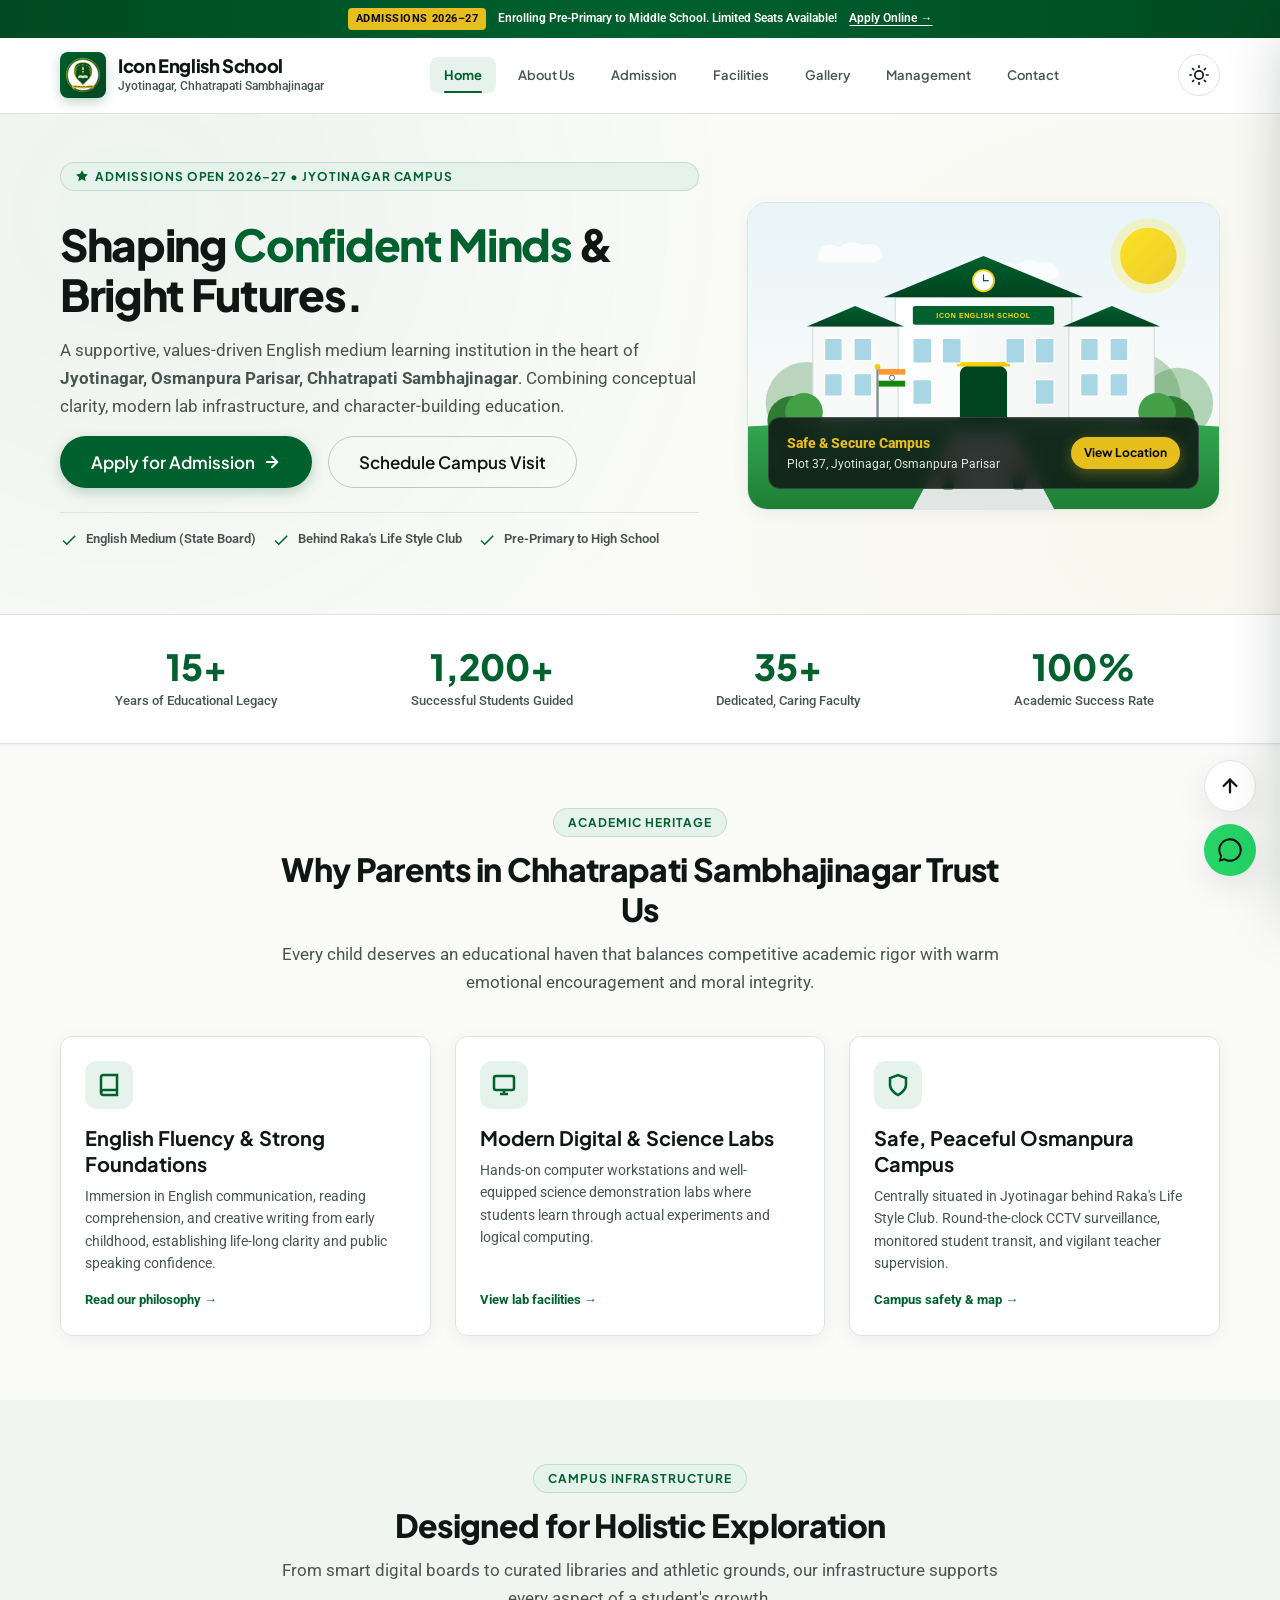
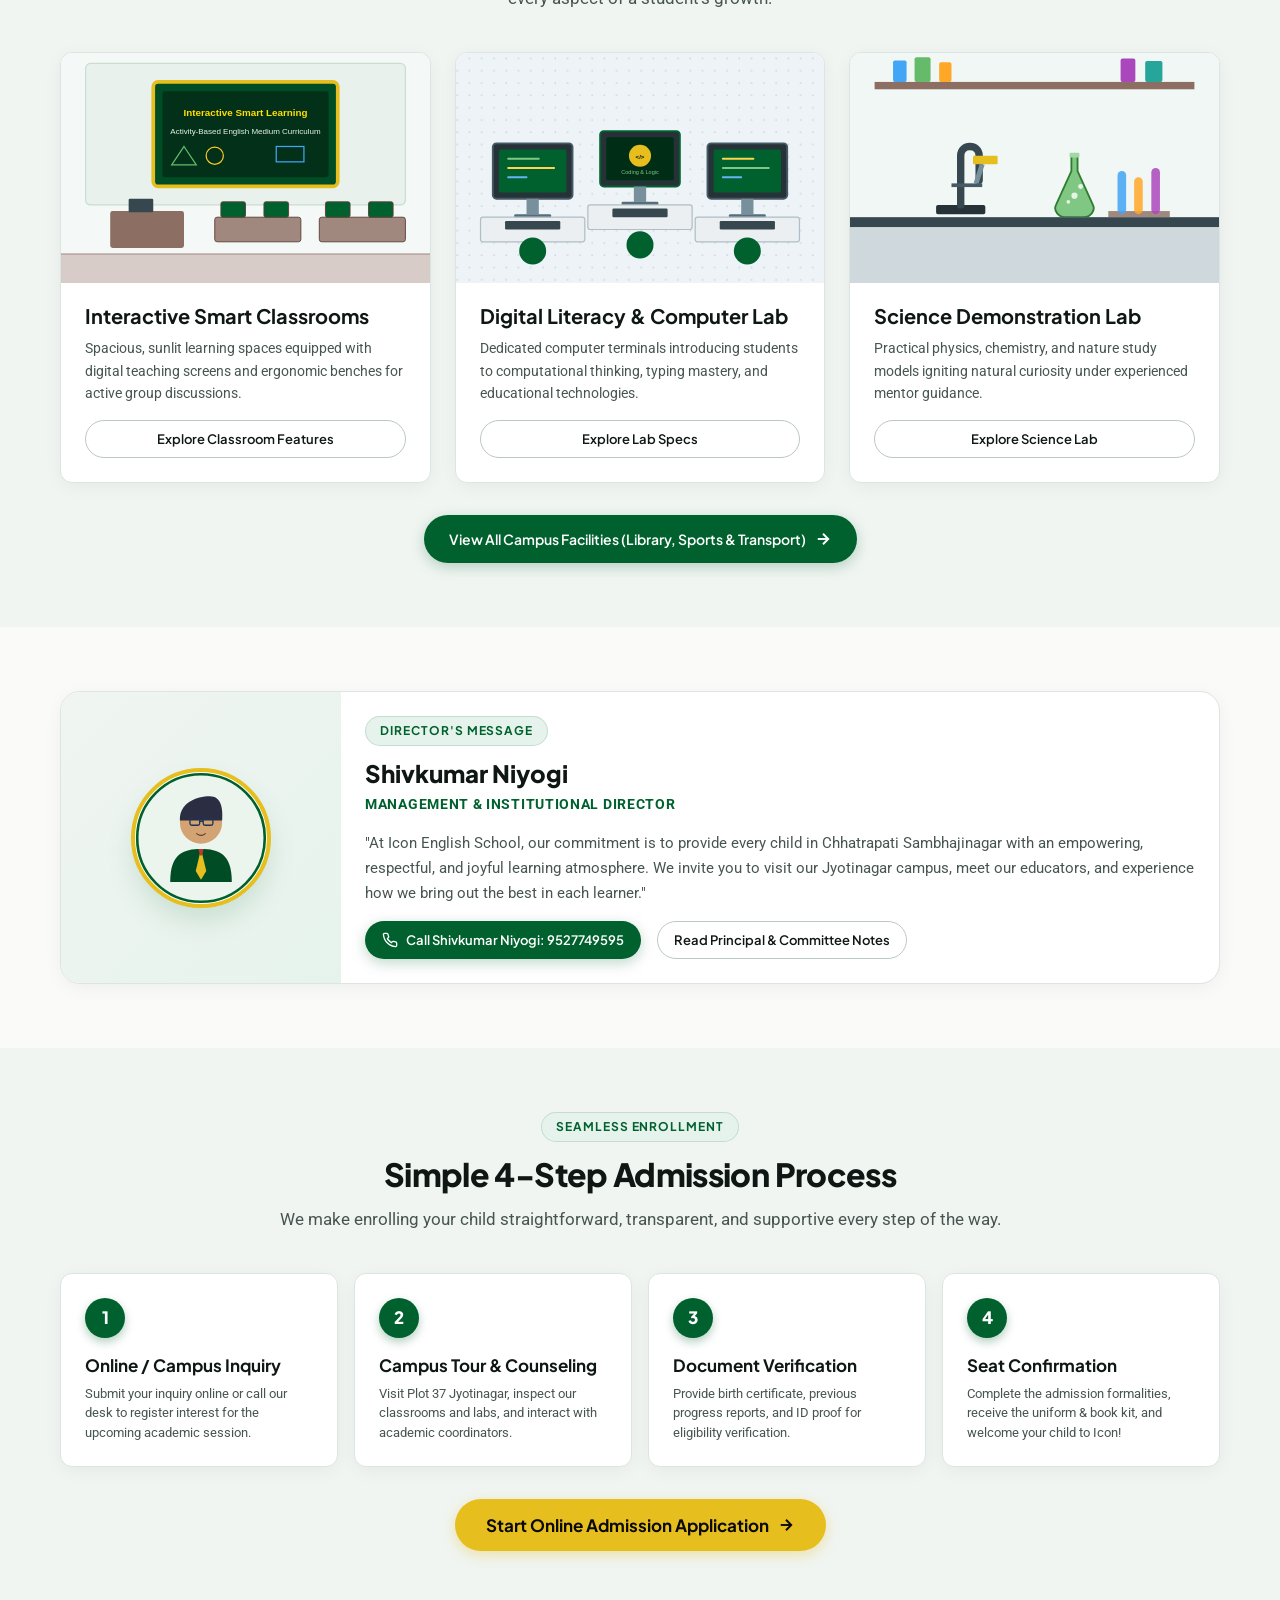
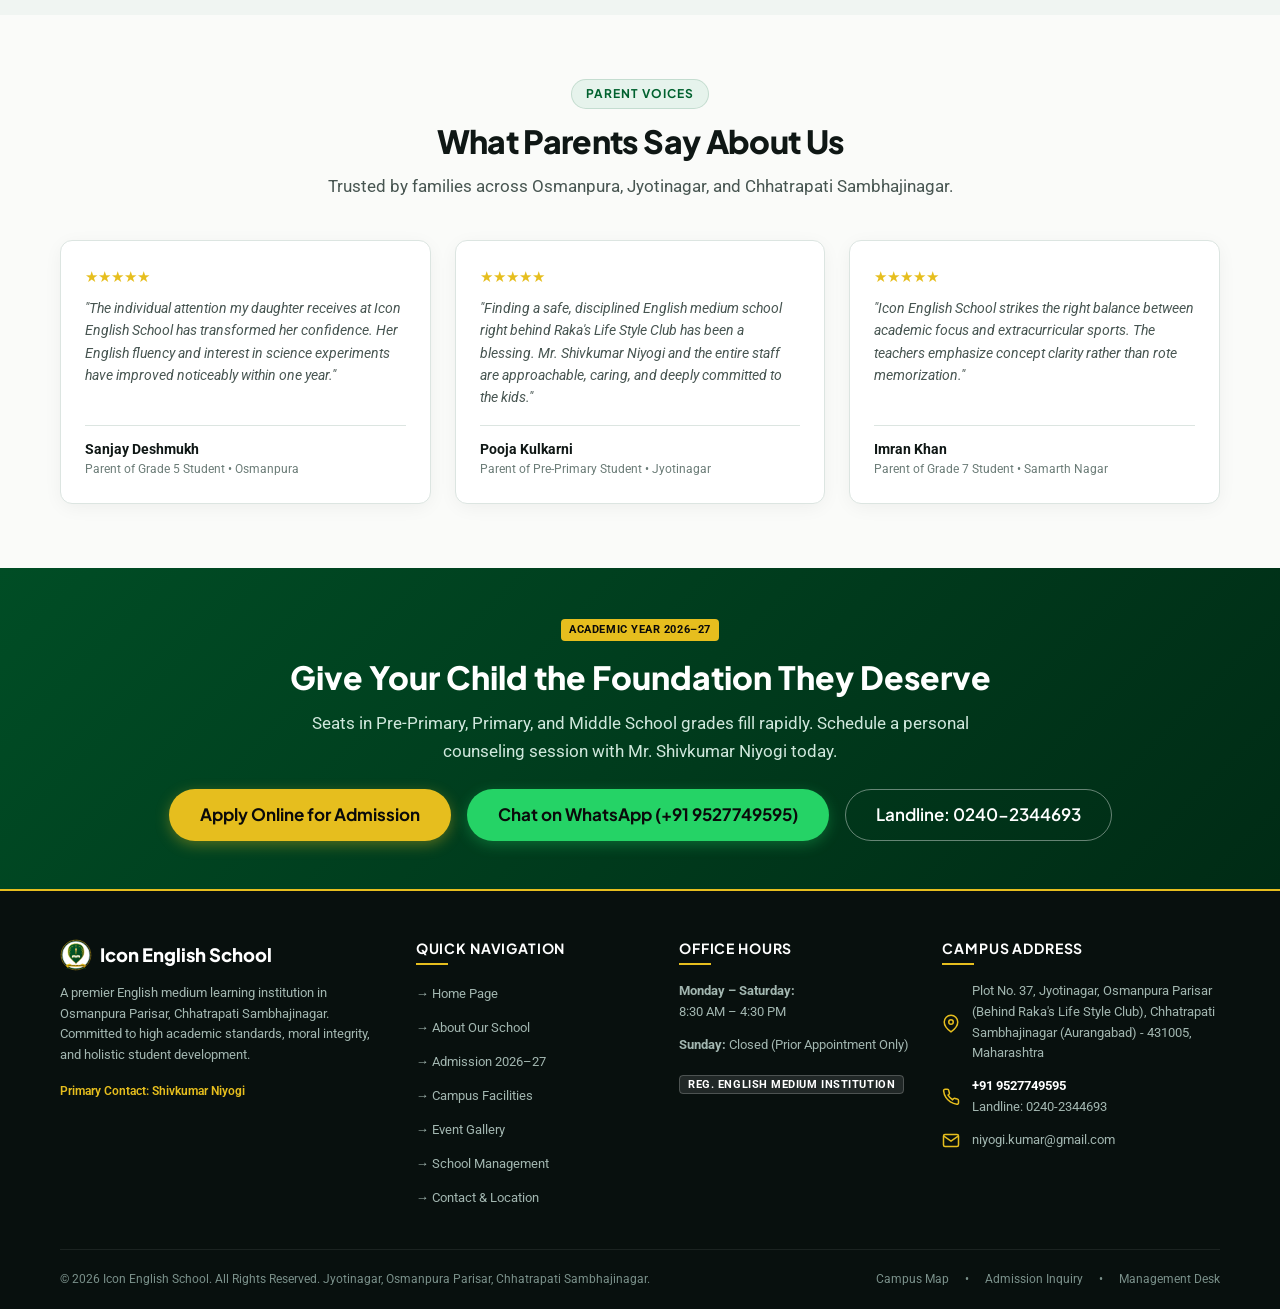
==== index.html @ e2c91af8 "Initial Commit" ====
<!DOCTYPE html>
<html lang="en" data-theme="light">
<head>
  <meta charset="UTF-8">
  <meta name="viewport" content="width=device-width, initial-scale=1.0">
  <title>Icon English School | Best English Medium School in Osmanpura, Chhatrapati Sambhajinagar</title>
  <meta name="description" content="Icon English School in Jyotinagar, Osmanpura Parisar, Chhatrapati Sambhajinagar (Aurangabad). Nurturing academic excellence, modern computer lab, science activity lab, and holistic development. Admissions open 2026–27.">
  <meta name="keywords" content="Icon English School, School in Osmanpura, School in Jyotinagar, Chhatrapati Sambhajinagar school, Aurangabad English school, Shivkumar Niyogi, English medium school admission">
  <link rel="canonical" href="https://iconenglishschool.in/">

  <!-- Google Fonts Preconnect & Styles -->
  <link rel="preconnect" href="https://fonts.googleapis.com">
  <link rel="preconnect" href="https://fonts.gstatic.com" crossorigin>
  <link href="https://fonts.googleapis.com/css2?family=Plus+Jakarta+Sans:wght@500;600;700;800&family=Roboto:wght@400;500;700&display=swap" rel="stylesheet">

  <!-- Core Stylesheets -->
  <link rel="stylesheet" href="css/tokens.css">
  <link rel="stylesheet" href="css/animations.css">
  <link rel="stylesheet" href="css/base.css">
  <link rel="stylesheet" href="css/components.css">

  <!-- Zero-Flash Theme Initializer -->
  <script src="js/theme.js"></script>
</head>
<body>
  <!-- Scroll Progress Indicator -->
  <div class="scroll-progress-bar" aria-hidden="true"></div>

  <!-- Accessibility Skip Navigation -->
  <a href="#main-content" class="skip-link">Skip to main content</a>

  <!-- Top Announcement Banner -->
  <div class="announcement-bar">
    <span class="announcement-badge">Admissions 2026–27</span>
    <span>Enrolling Pre-Primary to Middle School. Limited Seats Available!</span>
    <a href="admission.html" class="announcement-link">
      Apply Online &rarr;
    </a>
  </div>

  <!-- Main Sticky Header -->
  <header class="site-header">
    <div class="container header-container">
      <!-- School Brand Identity -->
      <a href="index.html" class="brand-link" aria-label="Icon English School Home">
        <div class="brand-emblem" aria-hidden="true">
          <img src="assets/images/logo.svg" alt="" width="36" height="36" style="filter: drop-shadow(0 2px 4px rgba(0,0,0,0.2));">
        </div>
        <div class="brand-info">
          <span class="brand-title">Icon English School</span>
          <span class="brand-subtitle">Jyotinagar, Chhatrapati Sambhajinagar</span>
        </div>
      </a>

      <!-- Desktop Navigation Menu -->
      <nav class="desktop-nav" aria-label="Main Navigation">
        <a href="index.html" class="nav-link">Home</a>
        <a href="about.html" class="nav-link">About Us</a>
        <a href="admission.html" class="nav-link">Admission</a>
        <a href="facilities.html" class="nav-link">Facilities</a>
        <a href="gallery.html" class="nav-link">Gallery</a>
        <a href="management.html" class="nav-link">Management</a>
        <a href="contact.html" class="nav-link">Contact</a>
      </nav>

      <!-- Header Controls: Theme Toggle, CTA & Mobile Trigger -->
      <div class="header-actions">
        <!-- Theme Switcher Button -->
        <button type="button" id="theme-toggle" class="theme-toggle-btn" aria-label="Switch theme" aria-pressed="false" title="Switch Theme">
          <!-- Sun Icon (shown in Dark mode) -->
          <svg class="theme-icon-sun" viewBox="0 0 24 24" fill="none" stroke="currentColor" stroke-width="2" stroke-linecap="round" stroke-linejoin="round" style="display: none;">
            <circle cx="12" cy="12" r="5"></circle>
            <line x1="12" y1="1" x2="12" y2="3"></line>
            <line x1="12" y1="21" x2="12" y2="23"></line>
            <line x1="4.22" y1="4.22" x2="5.64" y2="5.64"></line>
            <line x1="18.36" y1="18.36" x2="19.78" y2="19.78"></line>
            <line x1="1" y1="12" x2="3" y2="12"></line>
            <line x1="21" y1="12" x2="23" y2="12"></line>
            <line x1="4.22" y1="19.78" x2="5.64" y2="18.36"></line>
            <line x1="18.36" y1="5.64" x2="19.78" y2="4.22"></line>
          </svg>
          <!-- Moon Icon (shown in Light mode) -->
          <svg class="theme-icon-moon" viewBox="0 0 24 24" fill="none" stroke="currentColor" stroke-width="2" stroke-linecap="round" stroke-linejoin="round">
            <path d="M21 12.79A9 9 0 1 1 11.21 3 7 7 0 0 0 21 12.79z"></path>
          </svg>
        </button>

        <!-- Desktop Quick Apply Button -->
        <a href="admission.html" class="btn btn-primary btn-sm" style="display: none; @media(min-width: 992px){display: inline-flex;}">
          Apply Now
        </a>

        <!-- Mobile Navigation Hamburger Button -->
        <button type="button" class="mobile-nav-toggle" aria-label="Open mobile navigation menu" aria-expanded="false" aria-controls="mobile-drawer">
          <span class="hamburger-line"></span>
          <span class="hamburger-line"></span>
          <span class="hamburger-line"></span>
        </button>
      </div>
    </div>
  </header>

  <!-- Mobile Drawer Backdrop & Drawer -->
  <div class="mobile-drawer-backdrop" aria-hidden="true"></div>
  <aside id="mobile-drawer" class="mobile-drawer" aria-label="Mobile Navigation">
    <div class="mobile-drawer-header">
      <div class="brand-info">
        <span class="brand-title" style="font-size: 1rem;">Icon English School</span>
        <span class="brand-subtitle">Navigation Menu</span>
      </div>
      <button type="button" class="drawer-close-btn" aria-label="Close navigation menu">
        <svg width="20" height="20" viewBox="0 0 24 24" fill="none" stroke="currentColor" stroke-width="2.5" stroke-linecap="round" stroke-linejoin="round">
          <line x1="18" y1="6" x2="6" y2="18"></line>
          <line x1="6" y1="6" x2="18" y2="18"></line>
        </svg>
      </button>
    </div>

    <nav class="mobile-nav-list">
      <a href="index.html" class="mobile-nav-link">
        <svg width="20" height="20" viewBox="0 0 24 24" fill="none" stroke="currentColor" stroke-width="2"><path d="M3 9l9-7 9 7v11a2 2 0 0 1-2 2H5a2 2 0 0 1-2-2z"></path><polyline points="9 22 9 12 15 12 15 22"></polyline></svg>
        Home
      </a>
      <a href="about.html" class="mobile-nav-link">
        <svg width="20" height="20" viewBox="0 0 24 24" fill="none" stroke="currentColor" stroke-width="2"><circle cx="12" cy="12" r="10"></circle><line x1="12" y1="16" x2="12" y2="12"></line><line x1="12" y1="8" x2="12.01" y2="8"></line></svg>
        About Us
      </a>
      <a href="admission.html" class="mobile-nav-link">
        <svg width="20" height="20" viewBox="0 0 24 24" fill="none" stroke="currentColor" stroke-width="2"><path d="M14 2H6a2 2 0 0 0-2 2v16a2 2 0 0 0 2 2h12a2 2 0 0 0 2-2V8z"></path><polyline points="14 2 14 8 20 8"></polyline><line x1="16" y1="13" x2="8" y2="13"></line><line x1="16" y1="17" x2="8" y2="17"></line><polyline points="10 9 9 9 8 9"></polyline></svg>
        Admission 2026–27
      </a>
      <a href="facilities.html" class="mobile-nav-link">
        <svg width="20" height="20" viewBox="0 0 24 24" fill="none" stroke="currentColor" stroke-width="2"><rect x="2" y="7" width="20" height="14" rx="2" ry="2"></rect><path d="M16 21V5a2 2 0 0 0-2-2h-4a2 2 0 0 0-2 2v16"></path></svg>
        Facilities
      </a>
      <a href="gallery.html" class="mobile-nav-link">
        <svg width="20" height="20" viewBox="0 0 24 24" fill="none" stroke="currentColor" stroke-width="2"><rect x="3" y="3" width="18" height="18" rx="2" ry="2"></rect><circle cx="8.5" cy="8.5" r="1.5"></circle><polyline points="21 15 16 10 5 21"></polyline></svg>
        Gallery
      </a>
      <a href="management.html" class="mobile-nav-link">
        <svg width="20" height="20" viewBox="0 0 24 24" fill="none" stroke="currentColor" stroke-width="2"><path d="M17 21v-2a4 4 0 0 0-4-4H5a4 4 0 0 0-4 4v2"></path><circle cx="9" cy="7" r="4"></circle><path d="M23 21v-2a4 4 0 0 0-3-3.87"></path><path d="M16 3.13a4 4 0 0 1 0 7.75"></path></svg>
        Management
      </a>
      <a href="contact.html" class="mobile-nav-link">
        <svg width="20" height="20" viewBox="0 0 24 24" fill="none" stroke="currentColor" stroke-width="2"><path d="M22 16.92v3a2 2 0 0 1-2.18 2 19.79 19.79 0 0 1-8.63-3.07 19.5 19.5 0 0 1-6-6 19.79 19.79 0 0 1-3.07-8.67A2 2 0 0 1 4.11 2h3a2 2 0 0 1 2 1.72 12.84 12.84 0 0 0 .7 2.81 2 2 0 0 1-.45 2.11L8.09 9.91a16 16 0 0 0 6 6l1.27-1.27a2 2 0 0 1 2.11-.45 12.84 12.84 0 0 0 2.81.7A2 2 0 0 1 22 16.92z"></path></svg>
        Contact Us
      </a>
    </nav>

    <div class="mobile-drawer-footer">
      <div style="font-size: var(--text-xs); color: var(--text-muted); margin-bottom: 8px;">Direct Campus Helpline:</div>
      <a href="tel:+919527749595" style="display: flex; align-items: center; gap: 8px; font-weight: 700; color: var(--brand-primary); margin-bottom: 12px; font-size: var(--text-md);">
        <svg width="18" height="18" viewBox="0 0 24 24" fill="none" stroke="currentColor" stroke-width="2"><path d="M22 16.92v3a2 2 0 0 1-2.18 2 19.79 19.79 0 0 1-8.63-3.07 19.5 19.5 0 0 1-6-6 19.79 19.79 0 0 1-3.07-8.67A2 2 0 0 1 4.11 2h3a2 2 0 0 1 2 1.72 12.84 12.84 0 0 0 .7 2.81 2 2 0 0 1-.45 2.11L8.09 9.91a16 16 0 0 0 6 6l1.27-1.27a2 2 0 0 1 2.11-.45 12.84 12.84 0 0 0 2.81.7A2 2 0 0 1 22 16.92z"></path></svg>
        +91 9527749595
      </a>
      <a href="https://wa.me/919527749595" target="_blank" rel="noopener noreferrer" class="btn btn-whatsapp btn-block btn-sm">
        Chat on WhatsApp
      </a>
    </div>
  </aside>

  <!-- Main Page Content -->
  <main id="main-content">
    <!-- Hero Section -->
    <section class="hero-section">
      <div class="container">
        <div class="hero-grid">
          <!-- Hero Left Content -->
          <div class="hero-content">
            <div class="section-tag hero-drop-target">
              <svg width="14" height="14" viewBox="0 0 24 24" fill="currentColor"><path d="M12 2l3.09 6.26L22 9.27l-5 4.87 1.18 6.88L12 17.77l-6.18 3.25L7 14.14 2 9.27l6.91-1.01L12 2z"/></svg>
              Admissions Open 2026–27 • Jyotinagar Campus
            </div>

            <h1 class="heading-xl hero-drop-target" style="animation-delay: 100ms;">
              Shaping <span class="text-emerald">Confident Minds</span> &amp; Bright Futures.
            </h1>

            <p class="lead-text hero-drop-target" style="animation-delay: 200ms;">
              A supportive, values-driven English medium learning institution in the heart of <strong>Jyotinagar, Osmanpura Parisar, Chhatrapati Sambhajinagar</strong>. Combining conceptual clarity, modern lab infrastructure, and character-building education.
            </p>

            <div class="btn-group hero-drop-target" style="animation-delay: 300ms;">
              <a href="admission.html" class="btn btn-primary btn-lg">
                <span>Apply for Admission</span>
                <svg width="18" height="18" viewBox="0 0 24 24" fill="none" stroke="currentColor" stroke-width="2.5" stroke-linecap="round" stroke-linejoin="round"><line x1="5" y1="12" x2="19" y2="12"></line><polyline points="12 5 19 12 12 19"></polyline></svg>
              </a>
              <a href="contact.html" class="btn btn-outline btn-lg">
                <span>Schedule Campus Visit</span>
              </a>
            </div>

            <!-- Trust Highlights Badges -->
            <div class="flex items-center gap-4 hero-drop-target" style="animation-delay: 400ms; flex-wrap: wrap; margin-top: var(--space-2); padding-top: var(--space-4); border-top: 1px solid var(--border-subtle);">
              <div class="flex items-center gap-2" style="font-size: var(--text-sm); font-weight: 600; color: var(--text-secondary);">
                <svg width="18" height="18" viewBox="0 0 24 24" fill="var(--brand-primary)"><path d="M9 16.17L4.83 12l-1.42 1.41L9 19 21 7l-1.41-1.41z"/></svg>
                English Medium (State Board)
              </div>
              <div class="flex items-center gap-2" style="font-size: var(--text-sm); font-weight: 600; color: var(--text-secondary);">
                <svg width="18" height="18" viewBox="0 0 24 24" fill="var(--brand-primary)"><path d="M9 16.17L4.83 12l-1.42 1.41L9 19 21 7l-1.41-1.41z"/></svg>
                Behind Raka's Life Style Club
              </div>
              <div class="flex items-center gap-2" style="font-size: var(--text-sm); font-weight: 600; color: var(--text-secondary);">
                <svg width="18" height="18" viewBox="0 0 24 24" fill="var(--brand-primary)"><path d="M9 16.17L4.83 12l-1.42 1.41L9 19 21 7l-1.41-1.41z"/></svg>
                Pre-Primary to High School
              </div>
            </div>
          </div>

          <!-- Hero Right Visual Showcase -->
          <div class="hero-visual-container reveal-scale">
            <div class="hero-card-featured animate-float">
              <img src="assets/images/hero-campus.svg" alt="Icon English School Campus in Jyotinagar, Osmanpura Parisar" width="800" height="520" loading="eager">
              <div class="hero-badge-overlay">
                <div>
                  <div style="font-weight: 800; font-size: var(--text-md); color: var(--brand-accent);">Safe &amp; Secure Campus</div>
                  <div style="font-size: var(--text-xs); color: #E0E7E5;">Plot 37, Jyotinagar, Osmanpura Parisar</div>
                </div>
                <a href="contact.html" class="btn btn-accent btn-sm" style="font-size: var(--text-xs); padding: 6px 12px; min-height: 32px;">
                  View Location
                </a>
              </div>
            </div>
          </div>
        </div>
      </div>
    </section>

    <!-- Statistics Strip with Counter Rollups -->
    <section class="stats-strip" aria-label="Key School Statistics">
      <div class="container">
        <div class="stats-grid">
          <div class="stat-item reveal-drop stagger-1">
            <div class="stat-number-wrap">
              <span data-counter-target="15" data-counter-suffix="+">15+</span>
            </div>
            <div class="stat-label">Years of Educational Legacy</div>
          </div>

          <div class="stat-item reveal-drop stagger-2">
            <div class="stat-number-wrap">
              <span data-counter-target="1200" data-counter-suffix="+">1,200+</span>
            </div>
            <div class="stat-label">Successful Students Guided</div>
          </div>

          <div class="stat-item reveal-drop stagger-3">
            <div class="stat-number-wrap">
              <span data-counter-target="35" data-counter-suffix="+">35+</span>
            </div>
            <div class="stat-label">Dedicated, Caring Faculty</div>
          </div>

          <div class="stat-item reveal-drop stagger-4">
            <div class="stat-number-wrap">
              <span data-counter-target="100" data-counter-suffix="%">100%</span>
            </div>
            <div class="stat-label">Academic Success Rate</div>
          </div>
        </div>
      </div>
    </section>

    <!-- Why Choose Icon English School -->
    <section class="section">
      <div class="container">
        <div class="section-header reveal-up">
          <span class="section-tag">Academic Heritage</span>
          <h2 class="section-title">Why Parents in Chhatrapati Sambhajinagar Trust Us</h2>
          <p class="section-subtitle">
            Every child deserves an educational haven that balances competitive academic rigor with warm emotional encouragement and moral integrity.
          </p>
        </div>

        <div class="grid grid-3">
          <!-- Pillar 1 -->
          <div class="content-card card-hover-lift reveal-up stagger-1">
            <div class="card-icon-pill">
              <svg width="24" height="24" viewBox="0 0 24 24" fill="none" stroke="currentColor" stroke-width="2.5"><path d="M4 19.5A2.5 2.5 0 0 1 6.5 17H20"></path><path d="M6.5 2H20v20H6.5A2.5 2.5 0 0 1 4 19.5v-15A2.5 2.5 0 0 1 6.5 2z"></path></svg>
            </div>
            <h3 class="card-title">English Fluency &amp; Strong Foundations</h3>
            <p class="card-body-text">
              Immersion in English communication, reading comprehension, and creative writing from early childhood, establishing life-long clarity and public speaking confidence.
            </p>
            <a href="about.html" style="font-weight: 700; color: var(--brand-primary); font-size: var(--text-sm); display: inline-flex; align-items: center; gap: 4px;">
              Read our philosophy &rarr;
            </a>
          </div>

          <!-- Pillar 2 -->
          <div class="content-card card-hover-lift reveal-up stagger-2">
            <div class="card-icon-pill">
              <svg width="24" height="24" viewBox="0 0 24 24" fill="none" stroke="currentColor" stroke-width="2.5"><rect x="2" y="3" width="20" height="14" rx="2" ry="2"></rect><line x1="8" y1="21" x2="16" y2="21"></line><line x1="12" y1="17" x2="12" y2="21"></line></svg>
            </div>
            <h3 class="card-title">Modern Digital &amp; Science Labs</h3>
            <p class="card-body-text">
              Hands-on computer workstations and well-equipped science demonstration labs where students learn through actual experiments and logical computing.
            </p>
            <a href="facilities.html" style="font-weight: 700; color: var(--brand-primary); font-size: var(--text-sm); display: inline-flex; align-items: center; gap: 4px;">
              View lab facilities &rarr;
            </a>
          </div>

          <!-- Pillar 3 -->
          <div class="content-card card-hover-lift reveal-up stagger-3">
            <div class="card-icon-pill">
              <svg width="24" height="24" viewBox="0 0 24 24" fill="none" stroke="currentColor" stroke-width="2.5"><path d="M12 22s8-4 8-10V5l-8-3-8 3v7c0 6 8 10 8 10z"></path></svg>
            </div>
            <h3 class="card-title">Safe, Peaceful Osmanpura Campus</h3>
            <p class="card-body-text">
              Centrally situated in Jyotinagar behind Raka's Life Style Club. Round-the-clock CCTV surveillance, monitored student transit, and vigilant teacher supervision.
            </p>
            <a href="contact.html" style="font-weight: 700; color: var(--brand-primary); font-size: var(--text-sm); display: inline-flex; align-items: center; gap: 4px;">
              Campus safety &amp; map &rarr;
            </a>
          </div>
        </div>
      </div>
    </section>

    <!-- Featured Campus Facilities Preview -->
    <section class="section section-alt">
      <div class="container">
        <div class="section-header reveal-up">
          <span class="section-tag">Campus Infrastructure</span>
          <h2 class="section-title">Designed for Holistic Exploration</h2>
          <p class="section-subtitle">
            From smart digital boards to curated libraries and athletic grounds, our infrastructure supports every aspect of a student's growth.
          </p>
        </div>

        <div class="grid grid-3">
          <!-- Facility Preview 1 -->
          <div class="content-card card-hover-lift reveal-up stagger-1">
            <div class="content-card-image-wrap">
              <img src="assets/images/facility-classroom.svg" alt="Smart Classrooms at Icon English School" width="600" height="400" loading="lazy">
            </div>
            <h3 class="card-title">Interactive Smart Classrooms</h3>
            <p class="card-body-text">
              Spacious, sunlit learning spaces equipped with digital teaching screens and ergonomic benches for active group discussions.
            </p>
            <a href="facilities.html#smart-classrooms" class="btn btn-outline btn-sm" style="margin-top: auto;">Explore Classroom Features</a>
          </div>

          <!-- Facility Preview 2 -->
          <div class="content-card card-hover-lift reveal-up stagger-2">
            <div class="content-card-image-wrap">
              <img src="assets/images/facility-computer.svg" alt="Computer Lab at Icon English School" width="600" height="400" loading="lazy">
            </div>
            <h3 class="card-title">Digital Literacy &amp; Computer Lab</h3>
            <p class="card-body-text">
              Dedicated computer terminals introducing students to computational thinking, typing mastery, and educational technologies.
            </p>
            <a href="facilities.html#computer-lab" class="btn btn-outline btn-sm" style="margin-top: auto;">Explore Lab Specs</a>
          </div>

          <!-- Facility Preview 3 -->
          <div class="content-card card-hover-lift reveal-up stagger-3">
            <div class="content-card-image-wrap">
              <img src="assets/images/facility-science.svg" alt="Science Activity Lab at Icon English School" width="600" height="400" loading="lazy">
            </div>
            <h3 class="card-title">Science Demonstration Lab</h3>
            <p class="card-body-text">
              Practical physics, chemistry, and nature study models igniting natural curiosity under experienced mentor guidance.
            </p>
            <a href="facilities.html#science-lab" class="btn btn-outline btn-sm" style="margin-top: auto;">Explore Science Lab</a>
          </div>
        </div>

        <div style="text-align: center; margin-top: var(--space-8);" class="reveal-up">
          <a href="facilities.html" class="btn btn-primary">
            <span>View All Campus Facilities (Library, Sports &amp; Transport)</span>
            <svg width="18" height="18" viewBox="0 0 24 24" fill="none" stroke="currentColor" stroke-width="2.5"><line x1="5" y1="12" x2="19" y2="12"></line><polyline points="12 5 19 12 12 19"></polyline></svg>
          </a>
        </div>
      </div>
    </section>

    <!-- Leadership Message Callout -->
    <section class="section">
      <div class="container">
        <div class="profile-card card-hover-lift reveal-up">
          <div class="profile-avatar-wrap">
            <img src="assets/images/avatar-shivkumar.svg" alt="Shivkumar Niyogi - Icon English School Management" width="160" height="160" class="profile-avatar-placeholder">
          </div>
          <div class="profile-details">
            <span class="section-tag" style="align-self: flex-start;">Director's Message</span>
            <h2 class="profile-name">Shivkumar Niyogi</h2>
            <div class="profile-role">Management &amp; Institutional Director</div>
            <p class="profile-bio">
              "At Icon English School, our commitment is to provide every child in Chhatrapati Sambhajinagar with an empowering, respectful, and joyful learning atmosphere. We invite you to visit our Jyotinagar campus, meet our educators, and experience how we bring out the best in each learner."
            </p>
            <div class="btn-group">
              <a href="tel:+919527749595" class="btn btn-primary btn-sm">
                <svg width="16" height="16" viewBox="0 0 24 24" fill="none" stroke="currentColor" stroke-width="2"><path d="M22 16.92v3a2 2 0 0 1-2.18 2 19.79 19.79 0 0 1-8.63-3.07 19.5 19.5 0 0 1-6-6 19.79 19.79 0 0 1-3.07-8.67A2 2 0 0 1 4.11 2h3a2 2 0 0 1 2 1.72 12.84 12.84 0 0 0 .7 2.81 2 2 0 0 1-.45 2.11L8.09 9.91a16 16 0 0 0 6 6l1.27-1.27a2 2 0 0 1 2.11-.45 12.84 12.84 0 0 0 2.81.7A2 2 0 0 1 22 16.92z"></path></svg>
                Call Shivkumar Niyogi: 9527749595
              </a>
              <a href="management.html" class="btn btn-outline btn-sm">
                Read Principal &amp; Committee Notes
              </a>
            </div>
          </div>
        </div>
      </div>
    </section>

    <!-- Admission Process Timeline 4 Steps -->
    <section class="section section-alt">
      <div class="container">
        <div class="section-header reveal-up">
          <span class="section-tag">Seamless Enrollment</span>
          <h2 class="section-title">Simple 4-Step Admission Process</h2>
          <p class="section-subtitle">
            We make enrolling your child straightforward, transparent, and supportive every step of the way.
          </p>
        </div>

        <div class="steps-timeline">
          <!-- Step 1 -->
          <div class="step-card card-hover-lift reveal-drop stagger-1">
            <div class="step-number">1</div>
            <h3 style="font-size: var(--text-lg); font-weight: 700; margin-bottom: 8px;">Online / Campus Inquiry</h3>
            <p style="font-size: var(--text-sm); color: var(--text-secondary); line-height: 1.5;">
              Submit your inquiry online or call our desk to register interest for the upcoming academic session.
            </p>
          </div>

          <!-- Step 2 -->
          <div class="step-card card-hover-lift reveal-drop stagger-2">
            <div class="step-number">2</div>
            <h3 style="font-size: var(--text-lg); font-weight: 700; margin-bottom: 8px;">Campus Tour &amp; Counseling</h3>
            <p style="font-size: var(--text-sm); color: var(--text-secondary); line-height: 1.5;">
              Visit Plot 37 Jyotinagar, inspect our classrooms and labs, and interact with academic coordinators.
            </p>
          </div>

          <!-- Step 3 -->
          <div class="step-card card-hover-lift reveal-drop stagger-3">
            <div class="step-number">3</div>
            <h3 style="font-size: var(--text-lg); font-weight: 700; margin-bottom: 8px;">Document Verification</h3>
            <p style="font-size: var(--text-sm); color: var(--text-secondary); line-height: 1.5;">
              Provide birth certificate, previous progress reports, and ID proof for eligibility verification.
            </p>
          </div>

          <!-- Step 4 -->
          <div class="step-card card-hover-lift reveal-drop stagger-4">
            <div class="step-number">4</div>
            <h3 style="font-size: var(--text-lg); font-weight: 700; margin-bottom: 8px;">Seat Confirmation</h3>
            <p style="font-size: var(--text-sm); color: var(--text-secondary); line-height: 1.5;">
              Complete the admission formalities, receive the uniform &amp; book kit, and welcome your child to Icon!
            </p>
          </div>
        </div>

        <div style="text-align: center; margin-top: var(--space-8);" class="reveal-up">
          <a href="admission.html" class="btn btn-accent btn-lg">
            <span>Start Online Admission Application</span>
            <svg width="18" height="18" viewBox="0 0 24 24" fill="none" stroke="currentColor" stroke-width="2.5"><line x1="5" y1="12" x2="19" y2="12"></line><polyline points="12 5 19 12 12 19"></polyline></svg>
          </a>
        </div>
      </div>
    </section>

    <!-- Parent Testimonials -->
    <section class="section">
      <div class="container">
        <div class="section-header reveal-up">
          <span class="section-tag">Parent Voices</span>
          <h2 class="section-title">What Parents Say About Us</h2>
          <p class="section-subtitle">
            Trusted by families across Osmanpura, Jyotinagar, and Chhatrapati Sambhajinagar.
          </p>
        </div>

        <div class="grid grid-3">
          <div class="content-card card-hover-lift reveal-up stagger-1">
            <div style="color: var(--brand-accent); margin-bottom: 8px;">★★★★★</div>
            <p class="card-body-text" style="font-style: italic;">
              "The individual attention my daughter receives at Icon English School has transformed her confidence. Her English fluency and interest in science experiments have improved noticeably within one year."
            </p>
            <div style="border-top: 1px solid var(--border-subtle); padding-top: 12px; margin-top: auto;">
              <div style="font-weight: 700; font-size: var(--text-md);">Sanjay Deshmukh</div>
              <div style="font-size: var(--text-xs); color: var(--text-muted);">Parent of Grade 5 Student • Osmanpura</div>
            </div>
          </div>

          <div class="content-card card-hover-lift reveal-up stagger-2">
            <div style="color: var(--brand-accent); margin-bottom: 8px;">★★★★★</div>
            <p class="card-body-text" style="font-style: italic;">
              "Finding a safe, disciplined English medium school right behind Raka's Life Style Club has been a blessing. Mr. Shivkumar Niyogi and the entire staff are approachable, caring, and deeply committed to the kids."
            </p>
            <div style="border-top: 1px solid var(--border-subtle); padding-top: 12px; margin-top: auto;">
              <div style="font-weight: 700; font-size: var(--text-md);">Pooja Kulkarni</div>
              <div style="font-size: var(--text-xs); color: var(--text-muted);">Parent of Pre-Primary Student • Jyotinagar</div>
            </div>
          </div>

          <div class="content-card card-hover-lift reveal-up stagger-3">
            <div style="color: var(--brand-accent); margin-bottom: 8px;">★★★★★</div>
            <p class="card-body-text" style="font-style: italic;">
              "Icon English School strikes the right balance between academic focus and extracurricular sports. The teachers emphasize concept clarity rather than rote memorization."
            </p>
            <div style="border-top: 1px solid var(--border-subtle); padding-top: 12px; margin-top: auto;">
              <div style="font-weight: 700; font-size: var(--text-md);">Imran Khan</div>
              <div style="font-size: var(--text-xs); color: var(--text-muted);">Parent of Grade 7 Student • Samarth Nagar</div>
            </div>
          </div>
        </div>
      </div>
    </section>

    <!-- Admission Call to Action Banner -->
    <section class="section" style="background: linear-gradient(135deg, #004D25 0%, #002B15 100%); color: #FFFFFF; padding: var(--space-12) 0;">
      <div class="container text-center reveal-scale" style="text-align: center;">
        <span class="announcement-badge" style="background-color: var(--brand-accent); color: var(--brand-on-accent); margin-bottom: 16px; display: inline-block;">
          Academic Year 2026–27
        </span>
        <h2 style="font-size: var(--text-3xl); font-weight: 800; color: #FFFFFF; margin-bottom: 12px;">
          Give Your Child the Foundation They Deserve
        </h2>
        <p style="max-width: 680px; margin: 0 auto var(--space-6) auto; color: #D0E8DD; font-size: var(--text-lg);">
          Seats in Pre-Primary, Primary, and Middle School grades fill rapidly. Schedule a personal counseling session with Mr. Shivkumar Niyogi today.
        </p>

        <div class="btn-group justify-center">
          <a href="admission.html" class="btn btn-accent btn-lg">
            Apply Online for Admission
          </a>
          <a href="https://wa.me/919527749595" target="_blank" rel="noopener noreferrer" class="btn btn-whatsapp btn-lg">
            Chat on WhatsApp (+91 9527749595)
          </a>
          <a href="tel:02402344693" class="btn btn-outline btn-lg" style="color: #FFFFFF; border-color: rgba(255,255,255,0.4);">
            Landline: 0240-2344693
          </a>
        </div>
      </div>
    </section>
  </main>

  <!-- Site Footer -->
  <footer class="site-footer">
    <div class="container">
      <div class="footer-grid">
        <!-- Col 1: Brand Info -->
        <div>
          <div class="flex items-center gap-2" style="margin-bottom: 12px;">
            <img src="assets/images/logo.svg" alt="" width="32" height="32">
            <span style="font-family: var(--font-family-display); font-weight: 800; font-size: 1.15rem; color: #FFFFFF;">Icon English School</span>
          </div>
          <p style="font-size: var(--text-sm); line-height: 1.6; color: #A2B6B0; margin-bottom: 16px;">
            A premier English medium learning institution in Osmanpura Parisar, Chhatrapati Sambhajinagar. Committed to high academic standards, moral integrity, and holistic student development.
          </p>
          <div style="font-size: var(--text-xs); color: var(--brand-accent); font-weight: 600;">
            Primary Contact: Shivkumar Niyogi
          </div>
        </div>

        <!-- Col 2: Navigation Links -->
        <div>
          <h4 class="footer-heading">Quick Navigation</h4>
          <ul class="footer-links-list">
            <li><a href="index.html" class="footer-link">&rarr; Home Page</a></li>
            <li><a href="about.html" class="footer-link">&rarr; About Our School</a></li>
            <li><a href="admission.html" class="footer-link">&rarr; Admission 2026–27</a></li>
            <li><a href="facilities.html" class="footer-link">&rarr; Campus Facilities</a></li>
            <li><a href="gallery.html" class="footer-link">&rarr; Event Gallery</a></li>
            <li><a href="management.html" class="footer-link">&rarr; School Management</a></li>
            <li><a href="contact.html" class="footer-link">&rarr; Contact &amp; Location</a></li>
          </ul>
        </div>

        <!-- Col 3: Academic Office Hours -->
        <div>
          <h4 class="footer-heading">Office Hours</h4>
          <div class="footer-contact-item">
            <span><strong>Monday – Saturday:</strong><br>8:30 AM – 4:30 PM</span>
          </div>
          <div class="footer-contact-item">
            <span><strong>Sunday:</strong> Closed (Prior Appointment Only)</span>
          </div>
          <div style="margin-top: 16px;">
            <span class="announcement-badge" style="background: rgba(255,255,255,0.1); color: #FFF; border: 1px solid rgba(255,255,255,0.2);">
              Reg. English Medium Institution
            </span>
          </div>
        </div>

        <!-- Col 4: Verified Contact Coordinates -->
        <div>
          <h4 class="footer-heading">Campus Address</h4>
          <div class="footer-contact-item">
            <svg width="18" height="18" viewBox="0 0 24 24" fill="none" stroke="var(--brand-accent)" stroke-width="2" style="flex-shrink: 0; margin-top: 2px;"><path d="M21 10c0 7-9 13-9 13s-9-6-9-13a9 9 0 0 1 18 0z"></path><circle cx="12" cy="10" r="3"></circle></svg>
            <span>Plot No. 37, Jyotinagar, Osmanpura Parisar (Behind Raka's Life Style Club), Chhatrapati Sambhajinagar (Aurangabad) - 431005, Maharashtra</span>
          </div>
          <div class="footer-contact-item">
            <svg width="18" height="18" viewBox="0 0 24 24" fill="none" stroke="var(--brand-accent)" stroke-width="2" style="flex-shrink: 0;"><path d="M22 16.92v3a2 2 0 0 1-2.18 2 19.79 19.79 0 0 1-8.63-3.07 19.5 19.5 0 0 1-6-6 19.79 19.79 0 0 1-3.07-8.67A2 2 0 0 1 4.11 2h3a2 2 0 0 1 2 1.72 12.84 12.84 0 0 0 .7 2.81 2 2 0 0 1-.45 2.11L8.09 9.91a16 16 0 0 0 6 6l1.27-1.27a2 2 0 0 1 2.11-.45 12.84 12.84 0 0 0 2.81.7A2 2 0 0 1 22 16.92z"></path></svg>
            <div>
              <a href="tel:+919527749595" style="color: #FFFFFF; font-weight: 700;">+91 9527749595</a><br>
              <a href="tel:02402344693" style="color: #A2B6B0;">Landline: 0240-2344693</a>
            </div>
          </div>
          <div class="footer-contact-item">
            <svg width="18" height="18" viewBox="0 0 24 24" fill="none" stroke="var(--brand-accent)" stroke-width="2" style="flex-shrink: 0;"><path d="M4 4h16c1.1 0 2 .9 2 2v12c0 1.1-.9 2-2 2H4c-1.1 0-2-.9-2-2V6c0-1.1.9-2 2-2z"></path><polyline points="22,6 12,13 2,6"></polyline></svg>
            <a href="mailto:niyogi.kumar@gmail.com" style="color: #A2B6B0;">niyogi.kumar@gmail.com</a>
          </div>
        </div>
      </div>

      <!-- Bottom Copyright Bar -->
      <div class="footer-bottom-bar">
        <div>
          &copy; <span id="current-year">2026</span> Icon English School. All Rights Reserved. Jyotinagar, Osmanpura Parisar, Chhatrapati Sambhajinagar.
        </div>
        <div class="flex items-center gap-4">
          <a href="contact.html" style="color: #7A908A;">Campus Map</a>
          <span>•</span>
          <a href="admission.html" style="color: #7A908A;">Admission Inquiry</a>
          <span>•</span>
          <a href="management.html" style="color: #7A908A;">Management Desk</a>
        </div>
      </div>
    </div>
  </footer>

  <!-- Floating Actions (Desktop / Tablet) -->
  <div class="floating-actions-wrap" aria-label="Quick Actions">
    <!-- Back to Top Button -->
    <button type="button" class="floating-btn floating-scrolltop" aria-label="Scroll back to top" title="Scroll to top">
      <svg width="22" height="22" viewBox="0 0 24 24" fill="none" stroke="currentColor" stroke-width="2.5" stroke-linecap="round" stroke-linejoin="round">
        <line x1="12" y1="19" x2="12" y2="5"></line>
        <polyline points="5 12 12 5 19 12"></polyline>
      </svg>
    </button>

    <!-- Floating WhatsApp CTA Button with Radar Pulse -->
    <a href="https://wa.me/919527749595?text=Hello%20Shivkumar%20Niyogi%20sir,%20I%20would%20like%20to%20inquire%20about%20admissions%20at%20Icon%20English%20School." target="_blank" rel="noopener noreferrer" class="floating-btn floating-whatsapp animate-whatsapp-pulse" aria-label="Chat with Shivkumar Niyogi on WhatsApp" title="Chat on WhatsApp">
      <svg width="28" height="28" viewBox="0 0 24 24" fill="#0A0A0A">
        <path d="M12.031 2C6.495 2 2 6.495 2 12.031a9.98 9.98 0 0 0 1.609 5.46L2.3 22l4.662-1.312a9.97 9.97 0 0 0 5.069 1.343h.005c5.535 0 10.031-4.496 10.031-10.031A10.036 10.036 0 0 0 12.031 2zm0 18.36a8.31 8.31 0 0 1-4.24-1.154l-.304-.18-3.15.886.84-3.07-.197-.315a8.28 8.28 0 0 1-1.272-4.496c0-4.588 3.733-8.32 8.324-8.32a8.27 8.27 0 0 1 5.886 2.438 8.27 8.27 0 0 1 2.434 5.885c0 4.59-3.732 8.326-8.321 8.326z"/>
      </svg>
    </a>
  </div>

  <!-- Mobile Sticky Bottom Action Bar (< 768px) -->
  <aside class="mobile-sticky-action-bar" aria-label="Mobile quick contacts">
    <a href="tel:+919527749595" class="mobile-action-btn btn-primary">
      <svg width="18" height="18" viewBox="0 0 24 24" fill="none" stroke="currentColor" stroke-width="2.5"><path d="M22 16.92v3a2 2 0 0 1-2.18 2 19.79 19.79 0 0 1-8.63-3.07 19.5 19.5 0 0 1-6-6 19.79 19.79 0 0 1-3.07-8.67A2 2 0 0 1 4.11 2h3a2 2 0 0 1 2 1.72 12.84 12.84 0 0 0 .7 2.81 2 2 0 0 1-.45 2.11L8.09 9.91a16 16 0 0 0 6 6l1.27-1.27a2 2 0 0 1 2.11-.45 12.84 12.84 0 0 0 2.81.7A2 2 0 0 1 22 16.92z"></path></svg>
      Call Us
    </a>
    <a href="https://wa.me/919527749595?text=Hello%2C%20I%20am%20inquiring%20about%20admissions%20at%20Icon%20English%20School." target="_blank" rel="noopener noreferrer" class="mobile-action-btn btn-whatsapp">
      <svg width="18" height="18" viewBox="0 0 24 24" fill="#0A0A0A"><path d="M12.031 2C6.495 2 2 6.495 2 12.031a9.98 9.98 0 0 0 1.609 5.46L2.3 22l4.662-1.312a9.97 9.97 0 0 0 5.069 1.343h.005c5.535 0 10.031-4.496 10.031-10.031A10.036 10.036 0 0 0 12.031 2zm0 18.36a8.31 8.31 0 0 1-4.24-1.154l-.304-.18-3.15.886.84-3.07-.197-.315a8.28 8.28 0 0 1-1.272-4.496c0-4.588 3.733-8.32 8.324-8.32a8.27 8.27 0 0 1 5.886 2.438 8.27 8.27 0 0 1 2.434 5.885c0 4.59-3.732 8.326-8.321 8.326z"/></svg>
      WhatsApp
    </a>
    <a href="admission.html" class="mobile-action-btn btn-accent">
      Apply
    </a>
  </aside>

  <!-- Core JavaScript Modules -->
  <script src="js/data.js"></script>
  <script src="js/components.js"></script>
  <script src="js/animations.js"></script>
</body>
</html>
---- css/tokens.css ----
/**
 * Icon English School - Design System Tokens
 * Switchable Light & Dark Mode Semantic Variables
 */

:root,
[data-theme="light"] {
  /* Color Palette - Surfaces & Canvas */
  --bg-canvas: #FAFBF9;
  --bg-surface: #FFFFFF;
  --bg-surface-alt: #F0F5F2;
  --bg-surface-elevated: #FFFFFF;
  --bg-header: rgba(255, 255, 255, 0.92);
  --bg-backdrop: rgba(15, 23, 21, 0.55);

  /* Typography Colors */
  --text-primary: #0F1715;
  --text-secondary: #475551;
  --text-muted: #6B7C77;
  --text-inverse: #FFFFFF;

  /* Brand Colors */
  --brand-primary: #00612E;
  --brand-primary-hover: #004922;
  --brand-primary-light: #E6F3EC;
  --brand-on-primary: #FFFFFF;

  /* Accent & Energy Colors */
  --brand-accent: #E6BE1E;
  --brand-accent-hover: #D4AD10;
  --brand-accent-light: #FEF9E7;
  --brand-on-accent: #0A0A0A;

  /* Actions & Status */
  --action-whatsapp: #25D366;
  --action-whatsapp-hover: #1EBE5D;
  --action-phone: #0284C7;
  --status-error: #C0392B;
  --status-error-bg: #FDEDEC;
  --status-success: #27AE60;
  --status-success-bg: #EAFAF1;
  --status-info: #2980B9;
  --status-info-bg: #EBF5FB;

  /* Borders & Dividers */
  --border-subtle: #DCE5E1;
  --border-strong: #BDC8C3;
  --border-accent: rgba(230, 190, 30, 0.45);
  --focus-ring: #00612E;

  /* Elevation Shadows */
  --shadow-xs: 0 1px 3px rgba(15, 23, 21, 0.05);
  --shadow-sm: 0 2px 6px rgba(15, 23, 21, 0.06);
  --shadow-card: 0 4px 20px -2px rgba(15, 23, 21, 0.06);
  --shadow-hover: 0 14px 30px -4px rgba(0, 97, 46, 0.16);
  --shadow-dropdown: 0 12px 36px -6px rgba(15, 23, 21, 0.14);
  --shadow-modal: 0 24px 60px -12px rgba(15, 23, 21, 0.28);
  --shadow-glow: 0 0 25px rgba(230, 190, 30, 0.35);
}

[data-theme="dark"] {
  /* Color Palette - Surfaces & Canvas */
  --bg-canvas: #0B1110;
  --bg-surface: #131D1B;
  --bg-surface-alt: #192623;
  --bg-surface-elevated: #1F2D2A;
  --bg-header: rgba(11, 17, 16, 0.92);
  --bg-backdrop: rgba(0, 0, 0, 0.75);

  /* Typography Colors */
  --text-primary: #F2F7F5;
  --text-secondary: #A3B5AF;
  --text-muted: #7E938D;
  --text-inverse: #0B1110;

  /* Brand Colors */
  --brand-primary: #2ECC71;
  --brand-primary-hover: #27AE60;
  --brand-primary-light: rgba(46, 204, 113, 0.12);
  --brand-on-primary: #061A10;

  /* Accent & Energy Colors */
  --brand-accent: #F1C40F;
  --brand-accent-hover: #F39C12;
  --brand-accent-light: rgba(241, 196, 15, 0.14);
  --brand-on-accent: #0A0A0A;

  /* Actions & Status */
  --action-whatsapp: #25D366;
  --action-whatsapp-hover: #22BF5B;
  --action-phone: #38BDF8;
  --status-error: #FF6B6B;
  --status-error-bg: rgba(255, 107, 107, 0.14);
  --status-success: #2ECC71;
  --status-success-bg: rgba(46, 204, 113, 0.14);
  --status-info: #54A0FF;
  --status-info-bg: rgba(84, 160, 255, 0.14);

  /* Borders & Dividers */
  --border-subtle: #243531;
  --border-strong: #334A44;
  --border-accent: rgba(241, 196, 15, 0.4);
  --focus-ring: #F1C40F;

  /* Elevation Shadows */
  --shadow-xs: 0 1px 3px rgba(0, 0, 0, 0.35);
  --shadow-sm: 0 2px 6px rgba(0, 0, 0, 0.4);
  --shadow-card: 0 4px 20px -2px rgba(0, 0, 0, 0.45);
  --shadow-hover: 0 14px 32px -4px rgba(46, 204, 113, 0.18);
  --shadow-dropdown: 0 12px 36px -6px rgba(0, 0, 0, 0.65);
  --shadow-modal: 0 24px 60px -12px rgba(0, 0, 0, 0.85);
  --shadow-glow: 0 0 25px rgba(241, 196, 15, 0.25);
}

/* Global Constant Tokens (Theme-Invariant) */
:root {
  /* Typography Scale */
  --font-family-display: 'Plus Jakarta Sans', -apple-system, BlinkMacSystemFont, 'Segoe UI', Roboto, Helvetica, Arial, sans-serif;
  --font-family-body: 'Roboto', -apple-system, BlinkMacSystemFont, 'Segoe UI', Arial, sans-serif;

  --text-xs: 0.75rem;     /* 12px */
  --text-sm: 0.8125rem;   /* 13px */
  --text-md: 0.875rem;    /* 14px */
  --text-base: 0.9375rem; /* 15px */
  --text-lg: 1.0625rem;   /* 17px */
  --text-xl: 1.25rem;     /* 20px */
  --text-2xl: 1.5rem;     /* 24px */
  --text-3xl: 2rem;       /* 32px */
  --text-4xl: 2.75rem;    /* 44px */

  /* Spacing Scale */
  --space-1: 4px;
  --space-2: 8px;
  --space-3: 12px;
  --space-4: 16px;
  --space-5: 20px;
  --space-6: 24px;
  --space-8: 32px;
  --space-10: 40px;
  --space-12: 48px;
  --space-16: 64px;
  --space-20: 80px;

  /* Border Radii */
  --radius-xs: 4px;
  --radius-sm: 8px;
  --radius-md: 12px;
  --radius-lg: 20px;
  --radius-xl: 28px;
  --radius-pill: 9999px;

  /* Layout & Containers */
  --container-max: 1200px;
  --container-gutter: 20px;
  --header-height: 76px;
  --mobile-bottom-bar-height: 64px;

  /* Transitions */
  --transition-fast: 150ms cubic-bezier(0.4, 0, 0.2, 1);
  --transition-normal: 250ms cubic-bezier(0.4, 0, 0.2, 1);
  --transition-slow: 400ms cubic-bezier(0.16, 1, 0.3, 1);
  --transition-theme: background-color 250ms ease, color 250ms ease, border-color 250ms ease, box-shadow 250ms ease;
}
---- css/animations.css ----
/**
 * Icon English School - Animation & Motion System
 * Scrolling, Fade, Dropping, Floating & Staggered Reveal Effects
 */

/* -------------------------------------------------------------
 * 1. Base Keyframes
 * ----------------------------------------------------------- */

/* Dropping Animation: Falling down with smooth deceleration */
@keyframes dropIn {
  0% {
    opacity: 0;
    transform: translateY(-40px);
  }
  60% {
    opacity: 0.9;
    transform: translateY(4px);
  }
  100% {
    opacity: 1;
    transform: translateY(0);
  }
}

/* Deep Drop for Alerts / Drawers */
@keyframes dropDownDeep {
  from {
    opacity: 0;
    transform: translateY(-80px) scale(0.96);
  }
  to {
    opacity: 1;
    transform: translateY(0) scale(1);
  }
}

/* Fade In Basic */
@keyframes fadeIn {
  from {
    opacity: 0;
  }
  to {
    opacity: 1;
  }
}

/* Fade and Rise Up */
@keyframes fadeInUp {
  from {
    opacity: 0;
    transform: translateY(28px);
  }
  to {
    opacity: 1;
    transform: translateY(0);
  }
}

/* Fade and Slide from Left */
@keyframes fadeInLeft {
  from {
    opacity: 0;
    transform: translateX(-30px);
  }
  to {
    opacity: 1;
    transform: translateX(0);
  }
}

/* Fade and Slide from Right */
@keyframes fadeInRight {
  from {
    opacity: 0;
    transform: translateX(30px);
  }
  to {
    opacity: 1;
    transform: translateX(0);
  }
}

/* Gentle Floating / Bobbing */
@keyframes floatGentle {
  0%, 100% {
    transform: translateY(0);
  }
  50% {
    transform: translateY(-8px);
  }
}

/* Subtle Glowing Pulse */
@keyframes pulseGlow {
  0%, 100% {
    box-shadow: 0 0 0 0 rgba(230, 190, 30, 0.4);
  }
  50% {
    box-shadow: 0 0 0 10px rgba(230, 190, 30, 0);
  }
}

/* WhatsApp Radar Pulse */
@keyframes whatsappRadar {
  0% {
    box-shadow: 0 0 0 0 rgba(37, 211, 102, 0.6);
  }
  70% {
    box-shadow: 0 0 0 16px rgba(37, 211, 102, 0);
  }
  100% {
    box-shadow: 0 0 0 0 rgba(37, 211, 102, 0);
  }
}

/* Sun / Moon Rotation Morph */
@keyframes rotateTheme {
  0% {
    transform: rotate(0deg) scale(0.8);
    opacity: 0.5;
  }
  100% {
    transform: rotate(360deg) scale(1);
    opacity: 1;
  }
}

/* Shimmer Highlight for Badges */
@keyframes shimmerWave {
  0% {
    background-position: -200% 0;
  }
  100% {
    background-position: 200% 0;
  }
}

/* Modal Pop and Drop */
@keyframes modalDrop {
  0% {
    opacity: 0;
    transform: translateY(-30px) scale(0.95);
  }
  100% {
    opacity: 1;
    transform: translateY(0) scale(1);
  }
}

/* -------------------------------------------------------------
 * 2. Utility Animation Classes
 * ----------------------------------------------------------- */

.animate-drop-in {
  animation: dropIn 0.65s cubic-bezier(0.16, 1, 0.3, 1) forwards;
}

.animate-fade-in {
  animation: fadeIn 0.45s ease-out forwards;
}

.animate-fade-up {
  animation: fadeInUp 0.55s cubic-bezier(0.16, 1, 0.3, 1) forwards;
}

.animate-float {
  animation: floatGentle 4s ease-in-out infinite;
}

.animate-pulse-glow {
  animation: pulseGlow 2.5s infinite;
}

.animate-whatsapp-pulse {
  animation: whatsappRadar 2s infinite;
}

/* -------------------------------------------------------------
 * 3. Scroll Reveal Engine (IntersectionObserver Target Classes)
 * ----------------------------------------------------------- */

/* Elements start hidden until scrolled into view */
.reveal {
  opacity: 0;
  will-change: opacity, transform;
  transition: opacity 0.6s cubic-bezier(0.16, 1, 0.3, 1),
              transform 0.6s cubic-bezier(0.16, 1, 0.3, 1);
}

/* Reveal Types */
.reveal-fade {
  opacity: 0;
}
.reveal-fade.is-revealed {
  opacity: 1;
}

.reveal-up {
  opacity: 0;
  transform: translateY(32px);
}
.reveal-up.is-revealed {
  opacity: 1;
  transform: translateY(0);
}

/* Dropping Reveal: Drops down into position on scroll */
.reveal-drop {
  opacity: 0;
  transform: translateY(-36px);
}
.reveal-drop.is-revealed {
  opacity: 1;
  transform: translateY(0);
}

.reveal-left {
  opacity: 0;
  transform: translateX(-36px);
}
.reveal-left.is-revealed {
  opacity: 1;
  transform: translateX(0);
}

.reveal-right {
  opacity: 0;
  transform: translateX(36px);
}
.reveal-right.is-revealed {
  opacity: 1;
  transform: translateX(0);
}

.reveal-scale {
  opacity: 0;
  transform: scale(0.92);
}
.reveal-scale.is-revealed {
  opacity: 1;
  transform: scale(1);
}

/* Stagger Delays for Grid Children */
.stagger-1 { transition-delay: 60ms; }
.stagger-2 { transition-delay: 120ms; }
.stagger-3 { transition-delay: 180ms; }
.stagger-4 { transition-delay: 240ms; }
.stagger-5 { transition-delay: 300ms; }
.stagger-6 { transition-delay: 360ms; }
.stagger-7 { transition-delay: 420ms; }
.stagger-8 { transition-delay: 480ms; }

/* -------------------------------------------------------------
 * 4. Micro-Interactions & Hover States
 * ----------------------------------------------------------- */

/* Card Lift & Border Glow */
.card-hover-lift {
  transition: transform 0.28s cubic-bezier(0.16, 1, 0.3, 1),
              box-shadow 0.28s cubic-bezier(0.16, 1, 0.3, 1),
              border-color 0.28s ease;
}

.card-hover-lift:hover {
  transform: translateY(-6px);
  box-shadow: var(--shadow-hover);
  border-color: var(--brand-accent);
}

/* Interactive Button Hover Lift */
.btn-hover-lift {
  transition: transform 0.2s cubic-bezier(0.16, 1, 0.3, 1),
              box-shadow 0.2s cubic-bezier(0.16, 1, 0.3, 1),
              filter 0.2s ease;
}

.btn-hover-lift:hover {
  transform: translateY(-2px);
}

.btn-hover-lift:active {
  transform: translateY(1px);
}

/* Scroll Progress Bar at very top of screen */
.scroll-progress-bar {
  position: fixed;
  top: 0;
  left: 0;
  height: 3px;
  background: linear-gradient(90deg, var(--brand-primary), var(--brand-accent));
  width: 0%;
  z-index: 1001;
  transition: width 0.1s ease-out;
}

/* -------------------------------------------------------------
 * 5. Accessibility: Reduced Motion Override
 * ----------------------------------------------------------- */
@media (prefers-reduced-motion: reduce) {
  *,
  *::before,
  *::after {
    animation-duration: 0.01ms !important;
    animation-iteration-count: 1 !important;
    transition-duration: 0.01ms !important;
    scroll-behavior: auto !important;
  }

  .reveal,
  .reveal-up,
  .reveal-drop,
  .reveal-left,
  .reveal-right,
  .reveal-scale {
    opacity: 1 !important;
    transform: none !important;
    transition: none !important;
  }

  .card-hover-lift:hover {
    transform: none !important;
  }
}
---- css/base.css ----
/**
 * Icon English School - Base Styles & Global Resets
 * Semantic HTML5 Defaults, Responsive Containers, Typography & Buttons
 */

/* -------------------------------------------------------------
 * 1. Modern CSS Reset
 * ----------------------------------------------------------- */
*,
*::before,
*::after {
  box-sizing: border-box;
  margin: 0;
  padding: 0;
}

html {
  font-size: 16px;
  scroll-behavior: smooth;
  -webkit-text-size-adjust: 100%;
  text-rendering: optimizeLegibility;
  -webkit-font-smoothing: antialiased;
  -moz-osx-font-smoothing: grayscale;
}

body {
  font-family: var(--font-family-body);
  font-size: var(--text-base);
  line-height: 1.6;
  color: var(--text-primary);
  background-color: var(--bg-canvas);
  transition: var(--transition-theme);
  min-height: 100vh;
  display: flex;
  flex-direction: column;
  overflow-x: hidden;
}

/* Accessibility Skip Link */
.skip-link {
  position: absolute;
  top: -100px;
  left: 16px;
  z-index: 9999;
  background-color: var(--brand-accent);
  color: var(--brand-on-accent);
  padding: 10px 18px;
  font-weight: 700;
  font-size: var(--text-sm);
  border-radius: var(--radius-sm);
  text-decoration: none;
  box-shadow: var(--shadow-dropdown);
  transition: top 0.2s ease;
}

.skip-link:focus {
  top: 16px;
  outline: 3px solid var(--focus-ring);
  outline-offset: 2px;
}

/* Keyboard Focus Visible Standard */
:focus-visible {
  outline: 2px solid var(--focus-ring);
  outline-offset: 3px;
}

/* Media Elements */
img,
svg,
video {
  max-width: 100%;
  height: auto;
  display: block;
}

a {
  color: inherit;
  text-decoration: none;
  transition: color var(--transition-fast);
}

ul, ol {
  list-style: none;
}

button, input, select, textarea {
  font: inherit;
  color: inherit;
}

/* -------------------------------------------------------------
 * 2. Responsive Layout Containers
 * ----------------------------------------------------------- */
.container {
  width: 100%;
  max-width: var(--container-max);
  margin-left: auto;
  margin-right: auto;
  padding-left: var(--container-gutter);
  padding-right: var(--container-gutter);
}

.container-narrow {
  width: 100%;
  max-width: 860px;
  margin-left: auto;
  margin-right: auto;
  padding-left: var(--container-gutter);
  padding-right: var(--container-gutter);
}

.section {
  padding-top: var(--space-12);
  padding-bottom: var(--space-12);
  position: relative;
}

@media (min-width: 768px) {
  .section {
    padding-top: var(--space-16);
    padding-bottom: var(--space-16);
  }
}

.section-alt {
  background-color: var(--bg-surface-alt);
  transition: var(--transition-theme);
}

.section-elevated {
  background-color: var(--bg-surface);
  transition: var(--transition-theme);
}

/* Section Header Typography */
.section-header {
  text-align: center;
  max-width: 740px;
  margin: 0 auto var(--space-10) auto;
}

.section-header.text-left {
  text-align: left;
  margin-left: 0;
}

.section-tag {
  display: inline-flex;
  align-items: center;
  gap: 6px;
  padding: 4px 14px;
  border-radius: var(--radius-pill);
  font-family: var(--font-family-display);
  font-size: var(--text-xs);
  font-weight: 700;
  text-transform: uppercase;
  letter-spacing: 0.08em;
  background-color: var(--brand-primary-light);
  color: var(--brand-primary);
  margin-bottom: var(--space-3);
  border: 1px solid rgba(0, 97, 46, 0.15);
}

[data-theme="dark"] .section-tag {
  border-color: rgba(46, 204, 113, 0.25);
}

.section-title {
  font-family: var(--font-family-display);
  font-size: var(--text-2xl);
  font-weight: 800;
  line-height: 1.25;
  color: var(--text-primary);
  margin-bottom: var(--space-3);
  letter-spacing: -0.02em;
}

@media (min-width: 768px) {
  .section-title {
    font-size: var(--text-3xl);
  }
}

.section-subtitle {
  font-size: var(--text-base);
  color: var(--text-secondary);
  line-height: 1.6;
}

@media (min-width: 768px) {
  .section-subtitle {
    font-size: var(--text-lg);
  }
}

/* -------------------------------------------------------------
 * 3. Typography Presets
 * ----------------------------------------------------------- */
h1, h2, h3, h4, h5, h6 {
  font-family: var(--font-family-display);
  color: var(--text-primary);
  font-weight: 700;
  line-height: 1.3;
}

.heading-xl {
  font-size: 2.2rem;
  font-weight: 800;
  line-height: 1.15;
  letter-spacing: -0.03em;
}

@media (min-width: 768px) {
  .heading-xl {
    font-size: var(--text-4xl);
  }
}

.text-gold {
  color: var(--brand-accent);
}

.text-emerald {
  color: var(--brand-primary);
}

.lead-text {
  font-size: var(--text-lg);
  color: var(--text-secondary);
  line-height: 1.65;
}

/* -------------------------------------------------------------
 * 4. Button Component System
 * ----------------------------------------------------------- */
.btn {
  display: inline-flex;
  align-items: center;
  justify-content: center;
  gap: 8px;
  font-family: var(--font-family-display);
  font-size: var(--text-md);
  font-weight: 600;
  padding: 12px 24px;
  border-radius: var(--radius-pill);
  border: 1px solid transparent;
  cursor: pointer;
  text-decoration: none;
  line-height: 1;
  white-space: nowrap;
  min-height: 48px;
  touch-action: manipulation;
  transition: transform 0.2s cubic-bezier(0.16, 1, 0.3, 1),
              background-color 0.2s ease,
              color 0.2s ease,
              border-color 0.2s ease,
              box-shadow 0.2s ease;
}

.btn:active {
  transform: scale(0.97);
}

/* Primary Button (Emerald) */
.btn-primary {
  background-color: var(--brand-primary);
  color: var(--brand-on-primary);
  box-shadow: 0 4px 14px rgba(0, 97, 46, 0.25);
}

.btn-primary:hover {
  background-color: var(--brand-primary-hover);
  box-shadow: 0 6px 20px rgba(0, 97, 46, 0.35);
  transform: translateY(-2px);
}

/* Accent Button (Academic Gold) */
.btn-accent {
  background-color: var(--brand-accent);
  color: var(--brand-on-accent);
  font-weight: 700;
  box-shadow: 0 4px 14px rgba(230, 190, 30, 0.35);
}

.btn-accent:hover {
  background-color: var(--brand-accent-hover);
  box-shadow: 0 6px 20px rgba(230, 190, 30, 0.45);
  transform: translateY(-2px);
}

/* Outline / Secondary Button */
.btn-outline {
  background-color: transparent;
  color: var(--text-primary);
  border-color: var(--border-strong);
}

.btn-outline:hover {
  background-color: var(--bg-surface-alt);
  border-color: var(--brand-primary);
  color: var(--brand-primary);
}

/* WhatsApp Direct CTA Button */
.btn-whatsapp {
  background-color: var(--action-whatsapp);
  color: #0A0A0A;
  font-weight: 700;
  box-shadow: 0 4px 14px rgba(37, 211, 102, 0.3);
}

.btn-whatsapp:hover {
  background-color: var(--action-whatsapp-hover);
  box-shadow: 0 6px 20px rgba(37, 211, 102, 0.45);
  transform: translateY(-2px);
}

/* Button Sizes & Variants */
.btn-sm {
  padding: 8px 16px;
  font-size: var(--text-sm);
  min-height: 38px;
}

.btn-lg {
  padding: 14px 30px;
  font-size: var(--text-lg);
  min-height: 52px;
}

.btn-block {
  width: 100%;
}

/* Button Group */
.btn-group {
  display: flex;
  flex-wrap: wrap;
  gap: var(--space-4);
  align-items: center;
}

@media (max-width: 480px) {
  .btn-group .btn {
    width: 100%;
  }
}

/* -------------------------------------------------------------
 * 5. Responsive Grid Utilities
 * ----------------------------------------------------------- */
.grid {
  display: grid;
  gap: var(--space-6);
}

.grid-2 {
  grid-template-columns: 1fr;
}

.grid-3 {
  grid-template-columns: 1fr;
}

.grid-4 {
  grid-template-columns: 1fr;
}

@media (min-width: 640px) {
  .grid-2 {
    grid-template-columns: repeat(2, 1fr);
  }
  .grid-3 {
    grid-template-columns: repeat(2, 1fr);
  }
  .grid-4 {
    grid-template-columns: repeat(2, 1fr);
  }
}

@media (min-width: 992px) {
  .grid-3 {
    grid-template-columns: repeat(3, 1fr);
  }
  .grid-4 {
    grid-template-columns: repeat(4, 1fr);
  }
}

/* Helper flex utilities */
.flex { display: flex; }
.flex-col { flex-direction: column; }
.items-center { align-items: center; }
.justify-between { justify-content: space-between; }
.justify-center { justify-content: center; }
.gap-2 { gap: var(--space-2); }
.gap-4 { gap: var(--space-4); }
.gap-6 { gap: var(--space-6); }

/* Main content wrapper pushes footer down */
#main-content {
  flex: 1 0 auto;
}
---- css/components.css ----
/**
 * Icon English School - Component Styles
 * Navbar, Drawer, Cards, Forms, Modals, Lightbox, Footer & Mobile Actions
 */

/* -------------------------------------------------------------
 * 1. Top Notice / Announcement Ribbon
 * ----------------------------------------------------------- */
.announcement-bar {
  background: linear-gradient(90deg, #004922, #00612E, #004922);
  color: #FFFFFF;
  padding: 8px 16px;
  font-size: var(--text-xs);
  text-align: center;
  font-weight: 600;
  display: flex;
  align-items: center;
  justify-content: center;
  gap: 12px;
  position: relative;
  z-index: 100;
}

[data-theme="dark"] .announcement-bar {
  background: linear-gradient(90deg, #061A10, #132E22, #061A10);
  border-bottom: 1px solid var(--border-subtle);
}

.announcement-badge {
  background-color: var(--brand-accent);
  color: var(--brand-on-accent);
  padding: 2px 8px;
  border-radius: var(--radius-xs);
  font-weight: 700;
  text-transform: uppercase;
  letter-spacing: 0.05em;
  font-size: 11px;
}

.announcement-link {
  color: #FFFFFF;
  text-decoration: underline;
  text-underline-offset: 3px;
  display: inline-flex;
  align-items: center;
  gap: 4px;
}

.announcement-link:hover {
  color: var(--brand-accent);
}

/* -------------------------------------------------------------
 * 2. Header & Navigation Bar
 * ----------------------------------------------------------- */
.site-header {
  position: sticky;
  top: 0;
  z-index: 990;
  background-color: var(--bg-header);
  backdrop-filter: blur(12px);
  -webkit-backdrop-filter: blur(12px);
  border-bottom: 1px solid var(--border-subtle);
  height: var(--header-height);
  transition: var(--transition-theme);
}

.header-container {
  display: flex;
  align-items: center;
  justify-content: space-between;
  height: 100%;
}

/* Brand Identity */
.brand-link {
  display: flex;
  align-items: center;
  gap: 12px;
  text-decoration: none;
}

.brand-emblem {
  width: 46px;
  height: 46px;
  flex-shrink: 0;
  border-radius: var(--radius-sm);
  display: flex;
  align-items: center;
  justify-content: center;
  background: linear-gradient(135deg, var(--brand-primary), #004922);
  color: #FFFFFF;
  box-shadow: 0 4px 12px rgba(0, 97, 46, 0.25);
}

[data-theme="dark"] .brand-emblem {
  background: linear-gradient(135deg, #1A4D33, var(--brand-primary));
}

.brand-info {
  display: flex;
  flex-direction: column;
}

.brand-title {
  font-family: var(--font-family-display);
  font-size: 1.15rem;
  font-weight: 800;
  color: var(--text-primary);
  letter-spacing: -0.02em;
  line-height: 1.2;
}

.brand-subtitle {
  font-size: 0.72rem;
  color: var(--text-secondary);
  font-weight: 500;
}

/* Desktop Navigation Menu */
.desktop-nav {
  display: none;
}

@media (min-width: 992px) {
  .desktop-nav {
    display: flex;
    align-items: center;
    gap: 8px;
  }
}

.nav-link {
  padding: 8px 14px;
  font-family: var(--font-family-display);
  font-size: var(--text-sm);
  font-weight: 600;
  color: var(--text-secondary);
  border-radius: var(--radius-sm);
  position: relative;
  transition: color var(--transition-fast), background-color var(--transition-fast);
}

.nav-link:hover {
  color: var(--brand-primary);
  background-color: var(--bg-surface-alt);
}

.nav-link.active {
  color: var(--brand-primary);
  font-weight: 700;
  background-color: var(--brand-primary-light);
}

.nav-link.active::after {
  content: '';
  position: absolute;
  bottom: 0;
  left: 14px;
  right: 14px;
  height: 2px;
  background-color: var(--brand-primary);
  border-radius: 2px;
}

/* Header Action Controls (Theme Switcher & Mobile Toggle) */
.header-actions {
  display: flex;
  align-items: center;
  gap: 12px;
}

/* Theme Switcher Button */
.theme-toggle-btn {
  width: 42px;
  height: 42px;
  border-radius: var(--radius-pill);
  border: 1px solid var(--border-subtle);
  background-color: var(--bg-surface);
  color: var(--text-primary);
  display: flex;
  align-items: center;
  justify-content: center;
  cursor: pointer;
  transition: transform 0.2s ease, background-color 0.2s ease, border-color 0.2s ease;
}

.theme-toggle-btn:hover {
  background-color: var(--bg-surface-alt);
  transform: rotate(15deg);
}

.theme-toggle-btn svg {
  width: 20px;
  height: 20px;
  transition: transform 0.4s cubic-bezier(0.16, 1, 0.3, 1);
}

/* Mobile Hamburger Menu Toggle */
.mobile-nav-toggle {
  display: flex;
  flex-direction: column;
  justify-content: center;
  gap: 5px;
  width: 42px;
  height: 42px;
  padding: 8px;
  border-radius: var(--radius-sm);
  border: 1px solid var(--border-subtle);
  background-color: var(--bg-surface);
  cursor: pointer;
}

@media (min-width: 992px) {
  .mobile-nav-toggle {
    display: none;
  }
}

.hamburger-line {
  display: block;
  width: 22px;
  height: 2px;
  background-color: var(--text-primary);
  border-radius: 2px;
  transition: transform 0.3s ease, opacity 0.3s ease;
}

.mobile-nav-toggle[aria-expanded="true"] .hamburger-line:nth-child(1) {
  transform: translateY(7px) rotate(45deg);
}
.mobile-nav-toggle[aria-expanded="true"] .hamburger-line:nth-child(2) {
  opacity: 0;
}
.mobile-nav-toggle[aria-expanded="true"] .hamburger-line:nth-child(3) {
  transform: translateY(-7px) rotate(-45deg);
}

/* -------------------------------------------------------------
 * 3. Mobile Navigation Drawer & Backdrop
 * ----------------------------------------------------------- */
.mobile-drawer-backdrop {
  position: fixed;
  inset: 0;
  background-color: var(--bg-backdrop);
  backdrop-filter: blur(4px);
  z-index: 998;
  opacity: 0;
  visibility: hidden;
  transition: opacity 0.3s ease, visibility 0.3s ease;
}

.mobile-drawer-backdrop.is-open {
  opacity: 1;
  visibility: visible;
}

.mobile-drawer {
  position: fixed;
  top: 0;
  right: 0;
  bottom: 0;
  width: min(320px, 85vw);
  background-color: var(--bg-surface);
  z-index: 999;
  box-shadow: var(--shadow-modal);
  transform: translateX(100%);
  transition: transform 0.35s cubic-bezier(0.16, 1, 0.3, 1);
  display: flex;
  flex-direction: column;
  overflow-y: auto;
}

.mobile-drawer.is-open {
  transform: translateX(0);
}

.mobile-drawer-header {
  padding: 20px;
  border-bottom: 1px solid var(--border-subtle);
  display: flex;
  align-items: center;
  justify-content: space-between;
}

.drawer-close-btn {
  width: 36px;
  height: 36px;
  border-radius: var(--radius-pill);
  border: 1px solid var(--border-subtle);
  background: transparent;
  color: var(--text-primary);
  display: flex;
  align-items: center;
  justify-content: center;
  cursor: pointer;
}

.mobile-nav-list {
  padding: 16px 12px;
  display: flex;
  flex-direction: column;
  gap: 4px;
}

.mobile-nav-link {
  display: flex;
  align-items: center;
  gap: 12px;
  padding: 12px 16px;
  border-radius: var(--radius-md);
  font-family: var(--font-family-display);
  font-size: var(--text-base);
  font-weight: 600;
  color: var(--text-primary);
}

.mobile-nav-link.active {
  background-color: var(--brand-primary-light);
  color: var(--brand-primary);
}

.mobile-drawer-footer {
  margin-top: auto;
  padding: 20px;
  border-top: 1px solid var(--border-subtle);
  background-color: var(--bg-surface-alt);
}

/* -------------------------------------------------------------
 * 4. Hero Section & Feature Cards
 * ----------------------------------------------------------- */
.hero-section {
  position: relative;
  padding: var(--space-12) 0 var(--space-16) 0;
  overflow: hidden;
  background: radial-gradient(circle at 10% 20%, rgba(0, 97, 46, 0.05) 0%, transparent 50%),
              radial-gradient(circle at 90% 80%, rgba(230, 190, 30, 0.05) 0%, transparent 50%);
}

.hero-grid {
  display: grid;
  grid-template-columns: 1fr;
  gap: var(--space-8);
  align-items: center;
}

@media (min-width: 992px) {
  .hero-grid {
    grid-template-columns: 1.15fr 0.85fr;
    gap: var(--space-12);
  }
}

.hero-content {
  display: flex;
  flex-direction: column;
  gap: var(--space-4);
}

.hero-tag {
  align-self: flex-start;
}

.hero-visual-container {
  position: relative;
}

.hero-card-featured {
  background-color: var(--bg-surface);
  border-radius: var(--radius-lg);
  border: 1px solid var(--border-subtle);
  box-shadow: var(--shadow-card);
  overflow: hidden;
  position: relative;
}

.hero-badge-overlay {
  position: absolute;
  bottom: 20px;
  left: 20px;
  right: 20px;
  background-color: rgba(15, 23, 21, 0.85);
  backdrop-filter: blur(8px);
  color: #FFFFFF;
  padding: 14px 18px;
  border-radius: var(--radius-md);
  border: 1px solid rgba(255, 255, 255, 0.15);
  display: flex;
  align-items: center;
  justify-content: space-between;
}

/* -------------------------------------------------------------
 * 5. Statistics Counter Strip
 * ----------------------------------------------------------- */
.stats-strip {
  background-color: var(--bg-surface);
  border-top: 1px solid var(--border-subtle);
  border-bottom: 1px solid var(--border-subtle);
  padding: var(--space-8) 0;
  box-shadow: var(--shadow-xs);
}

.stats-grid {
  display: grid;
  grid-template-columns: repeat(2, 1fr);
  gap: var(--space-6);
  text-align: center;
}

@media (min-width: 768px) {
  .stats-grid {
    grid-template-columns: repeat(4, 1fr);
  }
}

.stat-item {
  display: flex;
  flex-direction: column;
  align-items: center;
}

.stat-number-wrap {
  font-family: var(--font-family-display);
  font-size: 2.25rem;
  font-weight: 800;
  color: var(--brand-primary);
  line-height: 1.1;
  margin-bottom: 4px;
}

.stat-label {
  font-size: var(--text-sm);
  color: var(--text-secondary);
  font-weight: 500;
}

/* -------------------------------------------------------------
 * 6. Content Cards (Facilities, Philosophy, Milestones)
 * ----------------------------------------------------------- */
.content-card {
  background-color: var(--bg-surface);
  border-radius: var(--radius-md);
  border: 1px solid var(--border-subtle);
  padding: var(--space-6);
  box-shadow: var(--shadow-card);
  display: flex;
  flex-direction: column;
  transition: var(--transition-theme);
  height: 100%;
}

.content-card-image-wrap {
  margin: calc(var(--space-6) * -1) calc(var(--space-6) * -1) var(--space-5) calc(var(--space-6) * -1);
  border-top-left-radius: var(--radius-md);
  border-top-right-radius: var(--radius-md);
  overflow: hidden;
  aspect-ratio: 16 / 10;
  background-color: var(--bg-surface-alt);
  position: relative;
}

.content-card-image-wrap img {
  width: 100%;
  height: 100%;
  object-fit: cover;
  transition: transform 0.4s ease;
}

.content-card:hover .content-card-image-wrap img {
  transform: scale(1.04);
}

.card-icon-pill {
  width: 48px;
  height: 48px;
  border-radius: var(--radius-md);
  background-color: var(--brand-primary-light);
  color: var(--brand-primary);
  display: flex;
  align-items: center;
  justify-content: center;
  margin-bottom: var(--space-4);
  flex-shrink: 0;
}

.card-title {
  font-size: var(--text-xl);
  font-weight: 700;
  margin-bottom: var(--space-2);
}

.card-body-text {
  font-size: var(--text-md);
  color: var(--text-secondary);
  line-height: 1.6;
  margin-bottom: var(--space-4);
  flex-grow: 1;
}

/* -------------------------------------------------------------
 * 7. Admission Steps Timeline
 * ----------------------------------------------------------- */
.steps-timeline {
  display: grid;
  grid-template-columns: 1fr;
  gap: var(--space-6);
  position: relative;
}

@media (min-width: 992px) {
  .steps-timeline {
    grid-template-columns: repeat(4, 1fr);
    gap: var(--space-4);
  }
}

.step-card {
  background-color: var(--bg-surface);
  border-radius: var(--radius-md);
  border: 1px solid var(--border-subtle);
  padding: var(--space-6);
  box-shadow: var(--shadow-card);
  position: relative;
  display: flex;
  flex-direction: column;
}

.step-number {
  width: 40px;
  height: 40px;
  border-radius: var(--radius-pill);
  background: var(--brand-primary);
  color: #FFFFFF;
  font-family: var(--font-family-display);
  font-weight: 800;
  display: flex;
  align-items: center;
  justify-content: center;
  margin-bottom: var(--space-4);
  font-size: var(--text-lg);
  box-shadow: 0 4px 10px rgba(0, 97, 46, 0.3);
}

/* -------------------------------------------------------------
 * 8. Filterable Gallery Grid & Lightbox Modal
 * ----------------------------------------------------------- */
.gallery-filter-bar {
  display: flex;
  flex-wrap: wrap;
  justify-content: center;
  gap: 8px;
  margin-bottom: var(--space-8);
}

.filter-chip {
  padding: 8px 18px;
  border-radius: var(--radius-pill);
  border: 1px solid var(--border-subtle);
  background-color: var(--bg-surface);
  color: var(--text-secondary);
  font-family: var(--font-family-display);
  font-size: var(--text-sm);
  font-weight: 600;
  cursor: pointer;
  transition: all var(--transition-fast);
}

.filter-chip:hover {
  border-color: var(--brand-primary);
  color: var(--brand-primary);
}

.filter-chip.active {
  background-color: var(--brand-primary);
  color: var(--brand-on-primary);
  border-color: var(--brand-primary);
}

.gallery-grid {
  display: grid;
  grid-template-columns: 1fr;
  gap: var(--space-5);
}

@media (min-width: 600px) {
  .gallery-grid {
    grid-template-columns: repeat(2, 1fr);
  }
}

@media (min-width: 992px) {
  .gallery-grid {
    grid-template-columns: repeat(3, 1fr);
  }
}

.gallery-card {
  position: relative;
  border-radius: var(--radius-md);
  overflow: hidden;
  background-color: var(--bg-surface);
  border: 1px solid var(--border-subtle);
  box-shadow: var(--shadow-card);
  cursor: pointer;
  aspect-ratio: 4 / 3;
}

.gallery-card img {
  width: 100%;
  height: 100%;
  object-fit: cover;
  transition: transform 0.4s ease;
}

.gallery-card:hover img {
  transform: scale(1.06);
}

.gallery-overlay {
  position: absolute;
  inset: 0;
  background: linear-gradient(to top, rgba(15, 23, 21, 0.85) 0%, transparent 60%);
  display: flex;
  flex-direction: column;
  justify-content: flex-end;
  padding: var(--space-4);
  color: #FFFFFF;
  opacity: 0.95;
}

.gallery-card-title {
  font-size: var(--text-md);
  font-weight: 700;
  color: #FFFFFF;
}

.gallery-card-category {
  font-size: var(--text-xs);
  color: var(--brand-accent);
  text-transform: uppercase;
  font-weight: 600;
  letter-spacing: 0.05em;
}

/* Lightbox Modal */
.lightbox-dialog {
  position: fixed;
  inset: 0;
  width: 100vw;
  height: 100vh;
  max-width: none;
  max-height: none;
  border: none;
  background-color: rgba(11, 17, 16, 0.94);
  backdrop-filter: blur(8px);
  display: flex;
  align-items: center;
  justify-content: center;
  z-index: 1000;
  opacity: 0;
  visibility: hidden;
  transition: opacity 0.25s ease, visibility 0.25s ease;
}

.lightbox-dialog.is-open {
  opacity: 1;
  visibility: visible;
}

.lightbox-container {
  position: relative;
  max-width: 900px;
  width: 90%;
  max-height: 85vh;
  display: flex;
  flex-direction: column;
  align-items: center;
}

.lightbox-image-wrap {
  width: 100%;
  max-height: 70vh;
  display: flex;
  align-items: center;
  justify-content: center;
  overflow: hidden;
  border-radius: var(--radius-md);
  background-color: #000;
}

.lightbox-image-wrap img {
  max-width: 100%;
  max-height: 70vh;
  object-fit: contain;
}

.lightbox-caption {
  margin-top: 14px;
  color: #F2F7F5;
  text-align: center;
  font-size: var(--text-md);
}

.lightbox-btn {
  background: rgba(255, 255, 255, 0.15);
  border: 1px solid rgba(255, 255, 255, 0.2);
  color: #FFFFFF;
  width: 44px;
  height: 44px;
  border-radius: var(--radius-pill);
  display: flex;
  align-items: center;
  justify-content: center;
  cursor: pointer;
  transition: background-color 0.2s ease, transform 0.2s ease;
}

.lightbox-btn:hover {
  background: rgba(255, 255, 255, 0.3);
  transform: scale(1.08);
}

.lightbox-close-btn {
  position: absolute;
  top: -50px;
  right: 0;
}

.lightbox-nav-btn {
  position: absolute;
  top: 50%;
  transform: translateY(-50%);
  z-index: 1002;
}

.lightbox-prev-btn { left: -60px; }
.lightbox-next-btn { right: -60px; }

@media (max-width: 768px) {
  .lightbox-prev-btn { left: 8px; }
  .lightbox-next-btn { right: 8px; }
  .lightbox-close-btn { top: -45px; right: 8px; }
}

/* -------------------------------------------------------------
 * 9. Form Components (Admission & Contact)
 * ----------------------------------------------------------- */
.form-card {
  background-color: var(--bg-surface);
  border-radius: var(--radius-lg);
  border: 1px solid var(--border-subtle);
  padding: var(--space-6);
  box-shadow: var(--shadow-card);
}

@media (min-width: 768px) {
  .form-card {
    padding: var(--space-8);
  }
}

.form-group {
  margin-bottom: var(--space-5);
  display: flex;
  flex-direction: column;
  gap: 6px;
}

.form-label {
  font-family: var(--font-family-display);
  font-size: var(--text-sm);
  font-weight: 600;
  color: var(--text-primary);
}

.form-label .required-star {
  color: var(--status-error);
  margin-left: 2px;
}

.form-control {
  width: 100%;
  padding: 12px 16px;
  border-radius: var(--radius-md);
  border: 1px solid var(--border-subtle);
  background-color: var(--bg-surface);
  color: var(--text-primary);
  font-size: var(--text-md);
  transition: border-color 0.2s ease, box-shadow 0.2s ease;
}

.form-control:focus {
  outline: none;
  border-color: var(--brand-primary);
  box-shadow: 0 0 0 3px rgba(0, 97, 46, 0.15);
}

[data-theme="dark"] .form-control:focus {
  border-color: var(--brand-primary);
  box-shadow: 0 0 0 3px rgba(46, 204, 113, 0.25);
}

.form-control.is-invalid {
  border-color: var(--status-error) !important;
  background-color: var(--status-error-bg);
}

.form-error-msg {
  font-size: var(--text-xs);
  color: var(--status-error);
  font-weight: 500;
  display: none;
}

.form-control.is-invalid + .form-error-msg {
  display: block;
}

.form-help {
  font-size: var(--text-xs);
  color: var(--text-muted);
}

/* -------------------------------------------------------------
 * 10. Management & Leadership Profiles
 * ----------------------------------------------------------- */
.profile-card {
  background-color: var(--bg-surface);
  border-radius: var(--radius-lg);
  border: 1px solid var(--border-subtle);
  overflow: hidden;
  box-shadow: var(--shadow-card);
  display: grid;
  grid-template-columns: 1fr;
}

@media (min-width: 768px) {
  .profile-card {
    grid-template-columns: 280px 1fr;
  }
}

.profile-avatar-wrap {
  background: linear-gradient(135deg, var(--bg-surface-alt), var(--brand-primary-light));
  display: flex;
  align-items: center;
  justify-content: center;
  padding: var(--space-6);
  min-height: 240px;
}

.profile-avatar-placeholder {
  width: 140px;
  height: 140px;
  border-radius: var(--radius-pill);
  border: 4px solid var(--brand-accent);
  background-color: var(--bg-surface);
  display: flex;
  align-items: center;
  justify-content: center;
  box-shadow: var(--shadow-hover);
  color: var(--brand-primary);
}

.profile-details {
  padding: var(--space-6);
  display: flex;
  flex-direction: column;
  justify-content: center;
}

.profile-name {
  font-size: var(--text-2xl);
  font-weight: 800;
  margin-bottom: 4px;
}

.profile-role {
  font-size: var(--text-md);
  font-weight: 700;
  color: var(--brand-primary);
  text-transform: uppercase;
  letter-spacing: 0.05em;
  margin-bottom: var(--space-4);
}

.profile-bio {
  font-size: var(--text-base);
  color: var(--text-secondary);
  line-height: 1.65;
  margin-bottom: var(--space-4);
}

/* -------------------------------------------------------------
 * 11. Footer Component
 * ----------------------------------------------------------- */
.site-footer {
  background-color: #08100E;
  color: #D3DFDC;
  border-top: 2px solid var(--brand-accent);
  padding-top: var(--space-12);
  margin-top: auto;
}

.footer-grid {
  display: grid;
  grid-template-columns: 1fr;
  gap: var(--space-8);
  margin-bottom: var(--space-10);
}

@media (min-width: 640px) {
  .footer-grid {
    grid-template-columns: repeat(2, 1fr);
  }
}

@media (min-width: 992px) {
  .footer-grid {
    grid-template-columns: 1.4fr 1fr 1fr 1.2fr;
  }
}

.footer-heading {
  font-family: var(--font-family-display);
  font-size: var(--text-md);
  font-weight: 700;
  color: #FFFFFF;
  text-transform: uppercase;
  letter-spacing: 0.06em;
  margin-bottom: var(--space-4);
  position: relative;
  padding-bottom: 8px;
}

.footer-heading::after {
  content: '';
  position: absolute;
  bottom: 0;
  left: 0;
  width: 32px;
  height: 2px;
  background-color: var(--brand-accent);
}

.footer-links-list {
  display: flex;
  flex-direction: column;
  gap: 10px;
}

.footer-link {
  color: #A2B6B0;
  font-size: var(--text-sm);
  display: inline-flex;
  align-items: center;
  gap: 8px;
  transition: color var(--transition-fast), transform var(--transition-fast);
}

.footer-link:hover {
  color: var(--brand-accent);
  transform: translateX(4px);
}

.footer-contact-item {
  display: flex;
  gap: 12px;
  font-size: var(--text-sm);
  color: #A2B6B0;
  margin-bottom: 12px;
}

.footer-bottom-bar {
  border-top: 1px solid rgba(255, 255, 255, 0.08);
  padding: 20px 0;
  font-size: var(--text-xs);
  color: #7A908A;
  display: flex;
  flex-direction: column;
  align-items: center;
  gap: 8px;
  text-align: center;
}

@media (min-width: 768px) {
  .footer-bottom-bar {
    flex-direction: row;
    justify-content: space-between;
    text-align: left;
  }
}

/* -------------------------------------------------------------
 * 12. Floating Quick Actions (Desktop & Tablet)
 * ----------------------------------------------------------- */
.floating-actions-wrap {
  position: fixed;
  bottom: 24px;
  right: 24px;
  z-index: 900;
  display: flex;
  flex-direction: column;
  gap: 12px;
  align-items: flex-end;
}

.floating-btn {
  width: 52px;
  height: 52px;
  border-radius: var(--radius-pill);
  display: flex;
  align-items: center;
  justify-content: center;
  box-shadow: var(--shadow-dropdown);
  cursor: pointer;
  border: none;
  transition: transform 0.25s cubic-bezier(0.16, 1, 0.3, 1), box-shadow 0.25s ease;
  position: relative;
}

.floating-btn:hover {
  transform: scale(1.1);
}

.floating-whatsapp {
  background-color: var(--action-whatsapp);
  color: #0A0A0A;
}

.floating-scrolltop {
  background-color: var(--bg-surface);
  color: var(--text-primary);
  border: 1px solid var(--border-subtle);
  opacity: 0;
  visibility: hidden;
  transition: opacity 0.3s ease, visibility 0.3s ease, transform 0.25s ease;
}

.floating-scrolltop.is-visible {
  opacity: 1;
  visibility: visible;
}

/* -------------------------------------------------------------
 * 13. Mobile Sticky Bottom Action Bar (< 768px)
 * ----------------------------------------------------------- */
.mobile-sticky-action-bar {
  position: fixed;
  bottom: 0;
  left: 0;
  right: 0;
  height: var(--mobile-bottom-bar-height);
  background-color: var(--bg-surface);
  border-top: 1px solid var(--border-subtle);
  display: flex;
  align-items: center;
  padding: 8px 16px;
  gap: 12px;
  z-index: 890;
  box-shadow: 0 -4px 16px rgba(0, 0, 0, 0.08);
}

@media (min-width: 768px) {
  .mobile-sticky-action-bar {
    display: none;
  }
}

.mobile-action-btn {
  flex: 1;
  min-height: 44px;
  border-radius: var(--radius-pill);
  display: inline-flex;
  align-items: center;
  justify-content: center;
  gap: 8px;
  font-size: var(--text-sm);
  font-weight: 700;
  text-decoration: none;
}

/* Add bottom padding to body on mobile to prevent content covered by mobile sticky bar */
@media (max-width: 767px) {
  body {
    padding-bottom: var(--mobile-bottom-bar-height);
  }
}
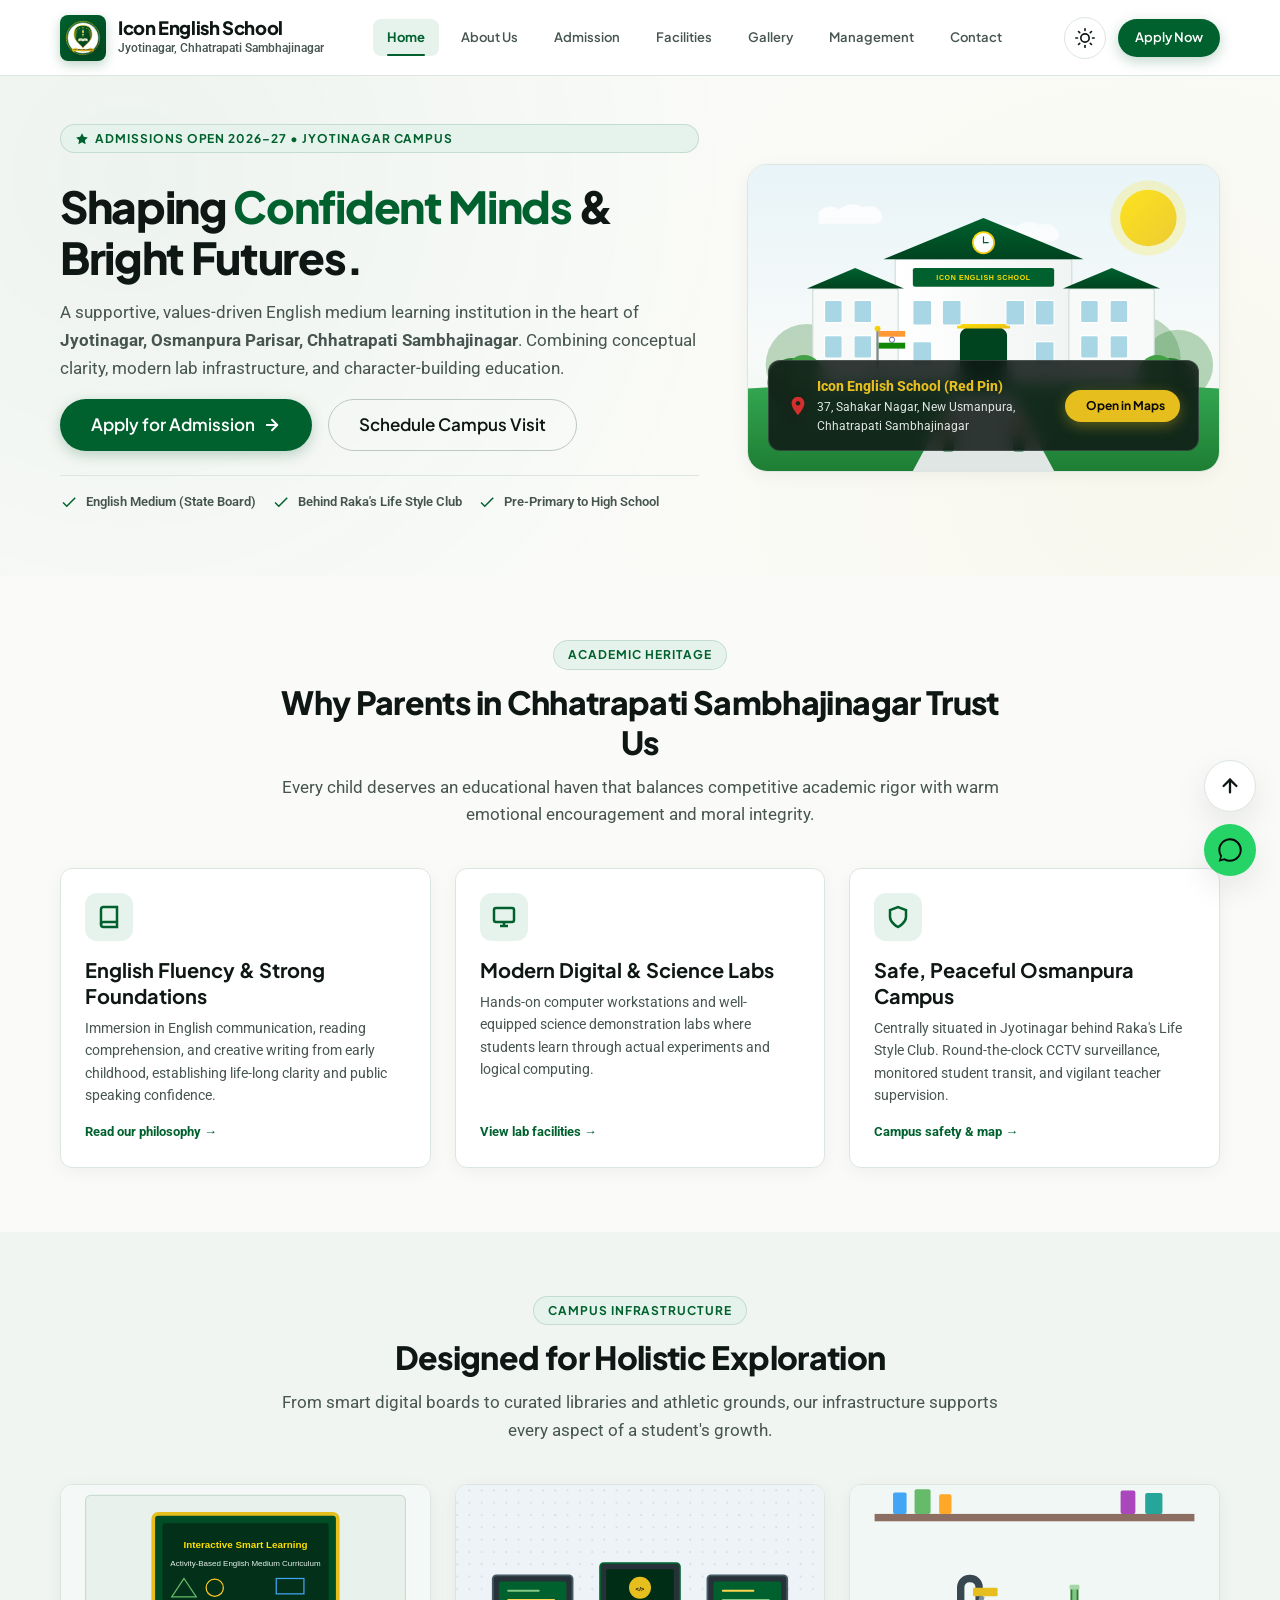
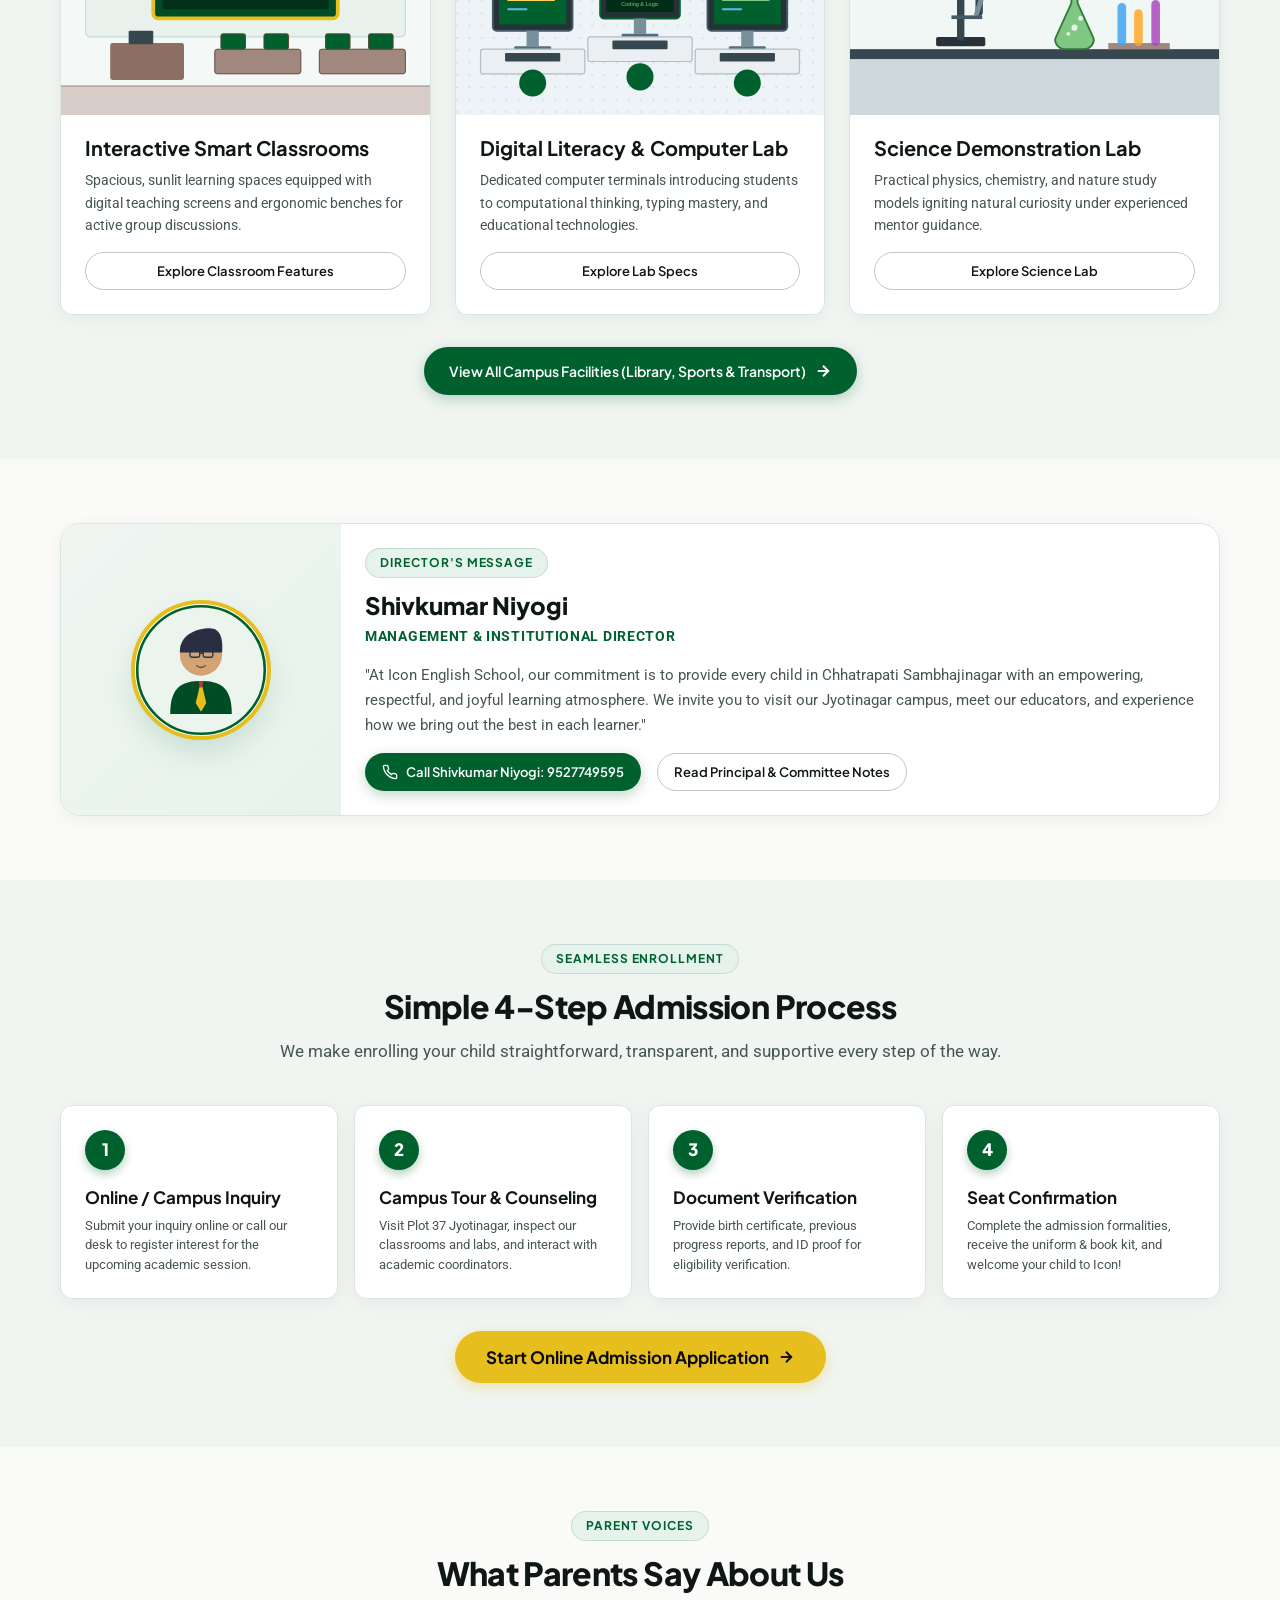
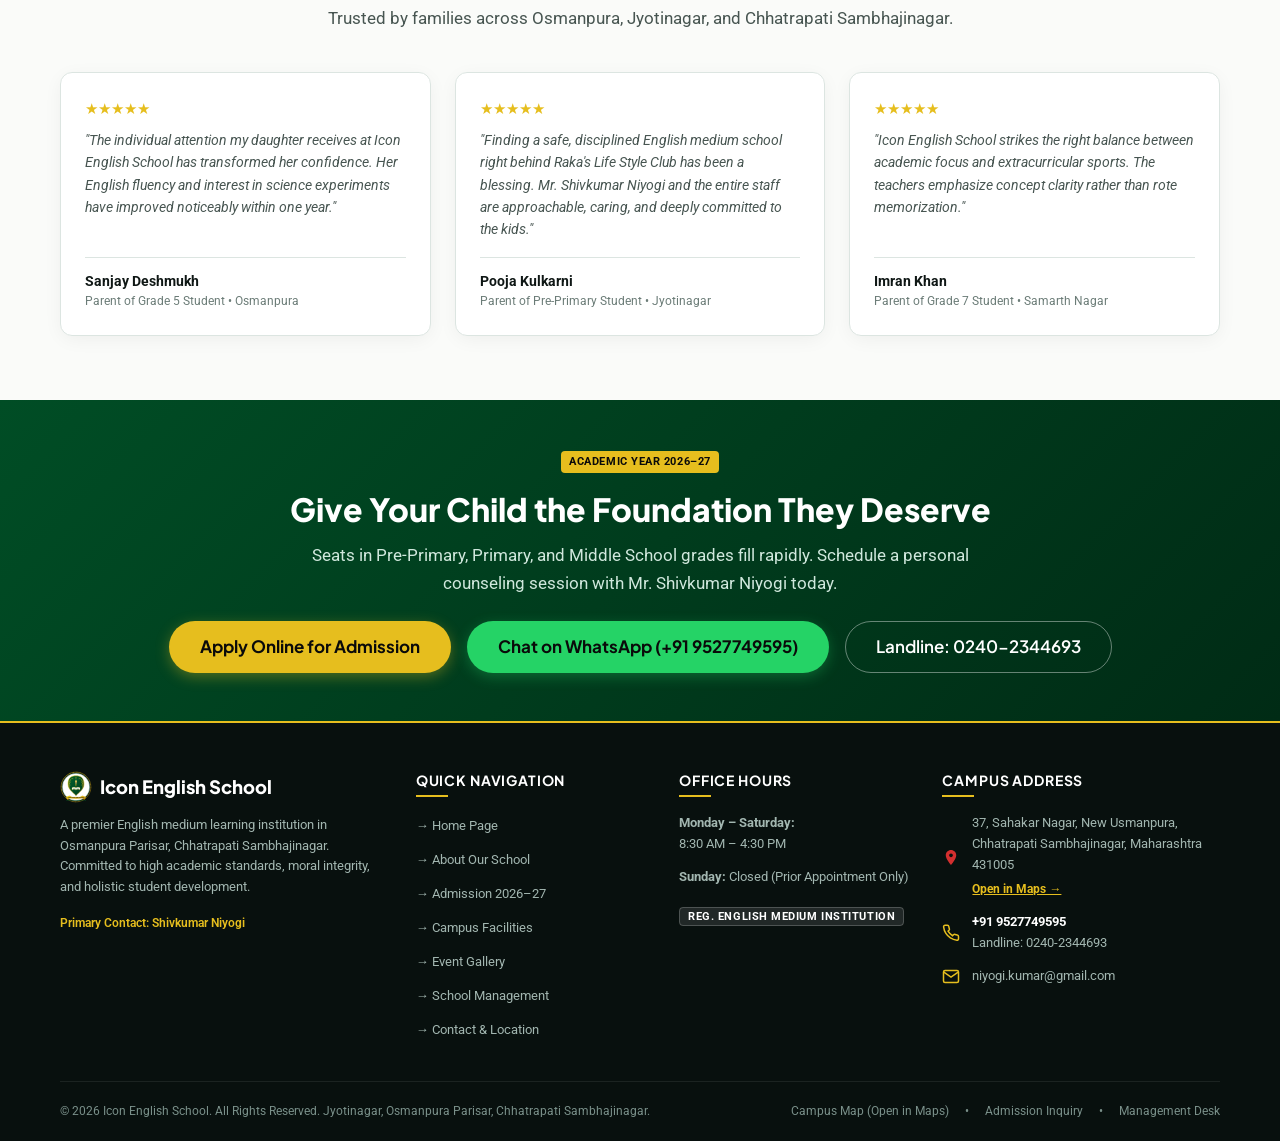
==== commit ac7943cc: "Final Changes" ====
--- a/index.html
+++ b/index.html
@@ -1,17 +1,22 @@
 <!DOCTYPE html>
 <html lang="en" data-theme="light">
+
 <head>
   <meta charset="UTF-8">
   <meta name="viewport" content="width=device-width, initial-scale=1.0">
   <title>Icon English School | Best English Medium School in Osmanpura, Chhatrapati Sambhajinagar</title>
-  <meta name="description" content="Icon English School in Jyotinagar, Osmanpura Parisar, Chhatrapati Sambhajinagar (Aurangabad). Nurturing academic excellence, modern computer lab, science activity lab, and holistic development. Admissions open 2026–27.">
-  <meta name="keywords" content="Icon English School, School in Osmanpura, School in Jyotinagar, Chhatrapati Sambhajinagar school, Aurangabad English school, Shivkumar Niyogi, English medium school admission">
+  <meta name="description"
+    content="Icon English School in Jyotinagar, Osmanpura Parisar, Chhatrapati Sambhajinagar (Aurangabad). Nurturing academic excellence, modern computer lab, science activity lab, and holistic development. Admissions open 2026–27.">
+  <meta name="keywords"
+    content="Icon English School, School in Osmanpura, School in Jyotinagar, Chhatrapati Sambhajinagar school, Aurangabad English school, Shivkumar Niyogi, English medium school admission">
   <link rel="canonical" href="https://iconenglishschool.in/">
 
   <!-- Google Fonts Preconnect & Styles -->
   <link rel="preconnect" href="https://fonts.googleapis.com">
   <link rel="preconnect" href="https://fonts.gstatic.com" crossorigin>
-  <link href="https://fonts.googleapis.com/css2?family=Plus+Jakarta+Sans:wght@500;600;700;800&family=Roboto:wght@400;500;700&display=swap" rel="stylesheet">
+  <link
+    href="https://fonts.googleapis.com/css2?family=Plus+Jakarta+Sans:wght@500;600;700;800&family=Roboto:wght@400;500;700&display=swap"
+    rel="stylesheet">
 
   <!-- Core Stylesheets -->
   <link rel="stylesheet" href="css/tokens.css">
@@ -22,21 +27,13 @@
   <!-- Zero-Flash Theme Initializer -->
   <script src="js/theme.js"></script>
 </head>
+
 <body>
   <!-- Scroll Progress Indicator -->
   <div class="scroll-progress-bar" aria-hidden="true"></div>
 
   <!-- Accessibility Skip Navigation -->
   <a href="#main-content" class="skip-link">Skip to main content</a>
-
-  <!-- Top Announcement Banner -->
-  <div class="announcement-bar">
-    <span class="announcement-badge">Admissions 2026–27</span>
-    <span>Enrolling Pre-Primary to Middle School. Limited Seats Available!</span>
-    <a href="admission.html" class="announcement-link">
-      Apply Online &rarr;
-    </a>
-  </div>
 
   <!-- Main Sticky Header -->
   <header class="site-header">
@@ -44,7 +41,8 @@
       <!-- School Brand Identity -->
       <a href="index.html" class="brand-link" aria-label="Icon English School Home">
         <div class="brand-emblem" aria-hidden="true">
-          <img src="assets/images/logo.svg" alt="" width="36" height="36" style="filter: drop-shadow(0 2px 4px rgba(0,0,0,0.2));">
+          <img src="assets/images/logo.svg" alt="" width="36" height="36"
+            style="filter: drop-shadow(0 2px 4px rgba(0,0,0,0.2));">
         </div>
         <div class="brand-info">
           <span class="brand-title">Icon English School</span>
@@ -66,9 +64,11 @@
       <!-- Header Controls: Theme Toggle, CTA & Mobile Trigger -->
       <div class="header-actions">
         <!-- Theme Switcher Button -->
-        <button type="button" id="theme-toggle" class="theme-toggle-btn" aria-label="Switch theme" aria-pressed="false" title="Switch Theme">
+        <button type="button" id="theme-toggle" class="theme-toggle-btn" aria-label="Switch theme" aria-pressed="false"
+          title="Switch Theme">
           <!-- Sun Icon (shown in Dark mode) -->
-          <svg class="theme-icon-sun" viewBox="0 0 24 24" fill="none" stroke="currentColor" stroke-width="2" stroke-linecap="round" stroke-linejoin="round" style="display: none;">
+          <svg class="theme-icon-sun" viewBox="0 0 24 24" fill="none" stroke="currentColor" stroke-width="2"
+            stroke-linecap="round" stroke-linejoin="round" style="display: none;">
             <circle cx="12" cy="12" r="5"></circle>
             <line x1="12" y1="1" x2="12" y2="3"></line>
             <line x1="12" y1="21" x2="12" y2="23"></line>
@@ -80,18 +80,20 @@
             <line x1="18.36" y1="5.64" x2="19.78" y2="4.22"></line>
           </svg>
           <!-- Moon Icon (shown in Light mode) -->
-          <svg class="theme-icon-moon" viewBox="0 0 24 24" fill="none" stroke="currentColor" stroke-width="2" stroke-linecap="round" stroke-linejoin="round">
+          <svg class="theme-icon-moon" viewBox="0 0 24 24" fill="none" stroke="currentColor" stroke-width="2"
+            stroke-linecap="round" stroke-linejoin="round">
             <path d="M21 12.79A9 9 0 1 1 11.21 3 7 7 0 0 0 21 12.79z"></path>
           </svg>
         </button>
 
         <!-- Desktop Quick Apply Button -->
-        <a href="admission.html" class="btn btn-primary btn-sm" style="display: none; @media(min-width: 992px){display: inline-flex;}">
+        <a href="admission.html" class="btn btn-primary btn-sm header-cta-btn">
           Apply Now
         </a>
 
         <!-- Mobile Navigation Hamburger Button -->
-        <button type="button" class="mobile-nav-toggle" aria-label="Open mobile navigation menu" aria-expanded="false" aria-controls="mobile-drawer">
+        <button type="button" class="mobile-nav-toggle" aria-label="Open mobile navigation menu" aria-expanded="false"
+          aria-controls="mobile-drawer">
           <span class="hamburger-line"></span>
           <span class="hamburger-line"></span>
           <span class="hamburger-line"></span>
@@ -109,7 +111,8 @@
         <span class="brand-subtitle">Navigation Menu</span>
       </div>
       <button type="button" class="drawer-close-btn" aria-label="Close navigation menu">
-        <svg width="20" height="20" viewBox="0 0 24 24" fill="none" stroke="currentColor" stroke-width="2.5" stroke-linecap="round" stroke-linejoin="round">
+        <svg width="20" height="20" viewBox="0 0 24 24" fill="none" stroke="currentColor" stroke-width="2.5"
+          stroke-linecap="round" stroke-linejoin="round">
           <line x1="18" y1="6" x2="6" y2="18"></line>
           <line x1="6" y1="6" x2="18" y2="18"></line>
         </svg>
@@ -118,42 +121,78 @@
 
     <nav class="mobile-nav-list">
       <a href="index.html" class="mobile-nav-link">
-        <svg width="20" height="20" viewBox="0 0 24 24" fill="none" stroke="currentColor" stroke-width="2"><path d="M3 9l9-7 9 7v11a2 2 0 0 1-2 2H5a2 2 0 0 1-2-2z"></path><polyline points="9 22 9 12 15 12 15 22"></polyline></svg>
+        <svg width="20" height="20" viewBox="0 0 24 24" fill="none" stroke="currentColor" stroke-width="2">
+          <path d="M3 9l9-7 9 7v11a2 2 0 0 1-2 2H5a2 2 0 0 1-2-2z"></path>
+          <polyline points="9 22 9 12 15 12 15 22"></polyline>
+        </svg>
         Home
       </a>
       <a href="about.html" class="mobile-nav-link">
-        <svg width="20" height="20" viewBox="0 0 24 24" fill="none" stroke="currentColor" stroke-width="2"><circle cx="12" cy="12" r="10"></circle><line x1="12" y1="16" x2="12" y2="12"></line><line x1="12" y1="8" x2="12.01" y2="8"></line></svg>
+        <svg width="20" height="20" viewBox="0 0 24 24" fill="none" stroke="currentColor" stroke-width="2">
+          <circle cx="12" cy="12" r="10"></circle>
+          <line x1="12" y1="16" x2="12" y2="12"></line>
+          <line x1="12" y1="8" x2="12.01" y2="8"></line>
+        </svg>
         About Us
       </a>
       <a href="admission.html" class="mobile-nav-link">
-        <svg width="20" height="20" viewBox="0 0 24 24" fill="none" stroke="currentColor" stroke-width="2"><path d="M14 2H6a2 2 0 0 0-2 2v16a2 2 0 0 0 2 2h12a2 2 0 0 0 2-2V8z"></path><polyline points="14 2 14 8 20 8"></polyline><line x1="16" y1="13" x2="8" y2="13"></line><line x1="16" y1="17" x2="8" y2="17"></line><polyline points="10 9 9 9 8 9"></polyline></svg>
+        <svg width="20" height="20" viewBox="0 0 24 24" fill="none" stroke="currentColor" stroke-width="2">
+          <path d="M14 2H6a2 2 0 0 0-2 2v16a2 2 0 0 0 2 2h12a2 2 0 0 0 2-2V8z"></path>
+          <polyline points="14 2 14 8 20 8"></polyline>
+          <line x1="16" y1="13" x2="8" y2="13"></line>
+          <line x1="16" y1="17" x2="8" y2="17"></line>
+          <polyline points="10 9 9 9 8 9"></polyline>
+        </svg>
         Admission 2026–27
       </a>
       <a href="facilities.html" class="mobile-nav-link">
-        <svg width="20" height="20" viewBox="0 0 24 24" fill="none" stroke="currentColor" stroke-width="2"><rect x="2" y="7" width="20" height="14" rx="2" ry="2"></rect><path d="M16 21V5a2 2 0 0 0-2-2h-4a2 2 0 0 0-2 2v16"></path></svg>
+        <svg width="20" height="20" viewBox="0 0 24 24" fill="none" stroke="currentColor" stroke-width="2">
+          <rect x="2" y="7" width="20" height="14" rx="2" ry="2"></rect>
+          <path d="M16 21V5a2 2 0 0 0-2-2h-4a2 2 0 0 0-2 2v16"></path>
+        </svg>
         Facilities
       </a>
       <a href="gallery.html" class="mobile-nav-link">
-        <svg width="20" height="20" viewBox="0 0 24 24" fill="none" stroke="currentColor" stroke-width="2"><rect x="3" y="3" width="18" height="18" rx="2" ry="2"></rect><circle cx="8.5" cy="8.5" r="1.5"></circle><polyline points="21 15 16 10 5 21"></polyline></svg>
+        <svg width="20" height="20" viewBox="0 0 24 24" fill="none" stroke="currentColor" stroke-width="2">
+          <rect x="3" y="3" width="18" height="18" rx="2" ry="2"></rect>
+          <circle cx="8.5" cy="8.5" r="1.5"></circle>
+          <polyline points="21 15 16 10 5 21"></polyline>
+        </svg>
         Gallery
       </a>
       <a href="management.html" class="mobile-nav-link">
-        <svg width="20" height="20" viewBox="0 0 24 24" fill="none" stroke="currentColor" stroke-width="2"><path d="M17 21v-2a4 4 0 0 0-4-4H5a4 4 0 0 0-4 4v2"></path><circle cx="9" cy="7" r="4"></circle><path d="M23 21v-2a4 4 0 0 0-3-3.87"></path><path d="M16 3.13a4 4 0 0 1 0 7.75"></path></svg>
+        <svg width="20" height="20" viewBox="0 0 24 24" fill="none" stroke="currentColor" stroke-width="2">
+          <path d="M17 21v-2a4 4 0 0 0-4-4H5a4 4 0 0 0-4 4v2"></path>
+          <circle cx="9" cy="7" r="4"></circle>
+          <path d="M23 21v-2a4 4 0 0 0-3-3.87"></path>
+          <path d="M16 3.13a4 4 0 0 1 0 7.75"></path>
+        </svg>
         Management
       </a>
       <a href="contact.html" class="mobile-nav-link">
-        <svg width="20" height="20" viewBox="0 0 24 24" fill="none" stroke="currentColor" stroke-width="2"><path d="M22 16.92v3a2 2 0 0 1-2.18 2 19.79 19.79 0 0 1-8.63-3.07 19.5 19.5 0 0 1-6-6 19.79 19.79 0 0 1-3.07-8.67A2 2 0 0 1 4.11 2h3a2 2 0 0 1 2 1.72 12.84 12.84 0 0 0 .7 2.81 2 2 0 0 1-.45 2.11L8.09 9.91a16 16 0 0 0 6 6l1.27-1.27a2 2 0 0 1 2.11-.45 12.84 12.84 0 0 0 2.81.7A2 2 0 0 1 22 16.92z"></path></svg>
+        <svg width="20" height="20" viewBox="0 0 24 24" fill="none" stroke="currentColor" stroke-width="2">
+          <path
+            d="M22 16.92v3a2 2 0 0 1-2.18 2 19.79 19.79 0 0 1-8.63-3.07 19.5 19.5 0 0 1-6-6 19.79 19.79 0 0 1-3.07-8.67A2 2 0 0 1 4.11 2h3a2 2 0 0 1 2 1.72 12.84 12.84 0 0 0 .7 2.81 2 2 0 0 1-.45 2.11L8.09 9.91a16 16 0 0 0 6 6l1.27-1.27a2 2 0 0 1 2.11-.45 12.84 12.84 0 0 0 2.81.7A2 2 0 0 1 22 16.92z">
+          </path>
+        </svg>
         Contact Us
       </a>
     </nav>
 
     <div class="mobile-drawer-footer">
-      <div style="font-size: var(--text-xs); color: var(--text-muted); margin-bottom: 8px;">Direct Campus Helpline:</div>
-      <a href="tel:+919527749595" style="display: flex; align-items: center; gap: 8px; font-weight: 700; color: var(--brand-primary); margin-bottom: 12px; font-size: var(--text-md);">
-        <svg width="18" height="18" viewBox="0 0 24 24" fill="none" stroke="currentColor" stroke-width="2"><path d="M22 16.92v3a2 2 0 0 1-2.18 2 19.79 19.79 0 0 1-8.63-3.07 19.5 19.5 0 0 1-6-6 19.79 19.79 0 0 1-3.07-8.67A2 2 0 0 1 4.11 2h3a2 2 0 0 1 2 1.72 12.84 12.84 0 0 0 .7 2.81 2 2 0 0 1-.45 2.11L8.09 9.91a16 16 0 0 0 6 6l1.27-1.27a2 2 0 0 1 2.11-.45 12.84 12.84 0 0 0 2.81.7A2 2 0 0 1 22 16.92z"></path></svg>
+      <div style="font-size: var(--text-xs); color: var(--text-muted); margin-bottom: 8px;">Direct Campus Helpline:
+      </div>
+      <a href="tel:+919527749595"
+        style="display: flex; align-items: center; gap: 8px; font-weight: 700; color: var(--brand-primary); margin-bottom: 12px; font-size: var(--text-md);">
+        <svg width="18" height="18" viewBox="0 0 24 24" fill="none" stroke="currentColor" stroke-width="2">
+          <path
+            d="M22 16.92v3a2 2 0 0 1-2.18 2 19.79 19.79 0 0 1-8.63-3.07 19.5 19.5 0 0 1-6-6 19.79 19.79 0 0 1-3.07-8.67A2 2 0 0 1 4.11 2h3a2 2 0 0 1 2 1.72 12.84 12.84 0 0 0 .7 2.81 2 2 0 0 1-.45 2.11L8.09 9.91a16 16 0 0 0 6 6l1.27-1.27a2 2 0 0 1 2.11-.45 12.84 12.84 0 0 0 2.81.7A2 2 0 0 1 22 16.92z">
+          </path>
+        </svg>
         +91 9527749595
       </a>
-      <a href="https://wa.me/919527749595" target="_blank" rel="noopener noreferrer" class="btn btn-whatsapp btn-block btn-sm">
+      <a href="https://wa.me/919527749595" target="_blank" rel="noopener noreferrer"
+        class="btn btn-whatsapp btn-block btn-sm">
         Chat on WhatsApp
       </a>
     </div>
@@ -168,7 +207,10 @@
           <!-- Hero Left Content -->
           <div class="hero-content">
             <div class="section-tag hero-drop-target">
-              <svg width="14" height="14" viewBox="0 0 24 24" fill="currentColor"><path d="M12 2l3.09 6.26L22 9.27l-5 4.87 1.18 6.88L12 17.77l-6.18 3.25L7 14.14 2 9.27l6.91-1.01L12 2z"/></svg>
+              <svg width="14" height="14" viewBox="0 0 24 24" fill="currentColor">
+                <path
+                  d="M12 2l3.09 6.26L22 9.27l-5 4.87 1.18 6.88L12 17.77l-6.18 3.25L7 14.14 2 9.27l6.91-1.01L12 2z" />
+              </svg>
               Admissions Open 2026–27 • Jyotinagar Campus
             </div>
 
@@ -177,13 +219,19 @@
             </h1>
 
             <p class="lead-text hero-drop-target" style="animation-delay: 200ms;">
-              A supportive, values-driven English medium learning institution in the heart of <strong>Jyotinagar, Osmanpura Parisar, Chhatrapati Sambhajinagar</strong>. Combining conceptual clarity, modern lab infrastructure, and character-building education.
+              A supportive, values-driven English medium learning institution in the heart of <strong>Jyotinagar,
+                Osmanpura Parisar, Chhatrapati Sambhajinagar</strong>. Combining conceptual clarity, modern lab
+              infrastructure, and character-building education.
             </p>
 
             <div class="btn-group hero-drop-target" style="animation-delay: 300ms;">
               <a href="admission.html" class="btn btn-primary btn-lg">
                 <span>Apply for Admission</span>
-                <svg width="18" height="18" viewBox="0 0 24 24" fill="none" stroke="currentColor" stroke-width="2.5" stroke-linecap="round" stroke-linejoin="round"><line x1="5" y1="12" x2="19" y2="12"></line><polyline points="12 5 19 12 12 19"></polyline></svg>
+                <svg width="18" height="18" viewBox="0 0 24 24" fill="none" stroke="currentColor" stroke-width="2.5"
+                  stroke-linecap="round" stroke-linejoin="round">
+                  <line x1="5" y1="12" x2="19" y2="12"></line>
+                  <polyline points="12 5 19 12 12 19"></polyline>
+                </svg>
               </a>
               <a href="contact.html" class="btn btn-outline btn-lg">
                 <span>Schedule Campus Visit</span>
@@ -191,17 +239,27 @@
             </div>
 
             <!-- Trust Highlights Badges -->
-            <div class="flex items-center gap-4 hero-drop-target" style="animation-delay: 400ms; flex-wrap: wrap; margin-top: var(--space-2); padding-top: var(--space-4); border-top: 1px solid var(--border-subtle);">
-              <div class="flex items-center gap-2" style="font-size: var(--text-sm); font-weight: 600; color: var(--text-secondary);">
-                <svg width="18" height="18" viewBox="0 0 24 24" fill="var(--brand-primary)"><path d="M9 16.17L4.83 12l-1.42 1.41L9 19 21 7l-1.41-1.41z"/></svg>
+            <div class="flex items-center gap-4 hero-drop-target"
+              style="animation-delay: 400ms; flex-wrap: wrap; margin-top: var(--space-2); padding-top: var(--space-4); border-top: 1px solid var(--border-subtle);">
+              <div class="flex items-center gap-2"
+                style="font-size: var(--text-sm); font-weight: 600; color: var(--text-secondary);">
+                <svg width="18" height="18" viewBox="0 0 24 24" fill="var(--brand-primary)">
+                  <path d="M9 16.17L4.83 12l-1.42 1.41L9 19 21 7l-1.41-1.41z" />
+                </svg>
                 English Medium (State Board)
               </div>
-              <div class="flex items-center gap-2" style="font-size: var(--text-sm); font-weight: 600; color: var(--text-secondary);">
-                <svg width="18" height="18" viewBox="0 0 24 24" fill="var(--brand-primary)"><path d="M9 16.17L4.83 12l-1.42 1.41L9 19 21 7l-1.41-1.41z"/></svg>
+              <div class="flex items-center gap-2"
+                style="font-size: var(--text-sm); font-weight: 600; color: var(--text-secondary);">
+                <svg width="18" height="18" viewBox="0 0 24 24" fill="var(--brand-primary)">
+                  <path d="M9 16.17L4.83 12l-1.42 1.41L9 19 21 7l-1.41-1.41z" />
+                </svg>
                 Behind Raka's Life Style Club
               </div>
-              <div class="flex items-center gap-2" style="font-size: var(--text-sm); font-weight: 600; color: var(--text-secondary);">
-                <svg width="18" height="18" viewBox="0 0 24 24" fill="var(--brand-primary)"><path d="M9 16.17L4.83 12l-1.42 1.41L9 19 21 7l-1.41-1.41z"/></svg>
+              <div class="flex items-center gap-2"
+                style="font-size: var(--text-sm); font-weight: 600; color: var(--text-secondary);">
+                <svg width="18" height="18" viewBox="0 0 24 24" fill="var(--brand-primary)">
+                  <path d="M9 16.17L4.83 12l-1.42 1.41L9 19 21 7l-1.41-1.41z" />
+                </svg>
                 Pre-Primary to High School
               </div>
             </div>
@@ -210,52 +268,23 @@
           <!-- Hero Right Visual Showcase -->
           <div class="hero-visual-container reveal-scale">
             <div class="hero-card-featured animate-float">
-              <img src="assets/images/hero-campus.svg" alt="Icon English School Campus in Jyotinagar, Osmanpura Parisar" width="800" height="520" loading="eager">
+              <img src="assets/images/hero-campus.svg" alt="Icon English School Campus in Jyotinagar, Osmanpura Parisar"
+                width="800" height="520" loading="eager">
               <div class="hero-badge-overlay">
-                <div>
-                  <div style="font-weight: 800; font-size: var(--text-md); color: var(--brand-accent);">Safe &amp; Secure Campus</div>
-                  <div style="font-size: var(--text-xs); color: #E0E7E5;">Plot 37, Jyotinagar, Osmanpura Parisar</div>
+                <div style="display: flex; align-items: center; gap: 8px;">
+                  <svg width="22" height="22" viewBox="0 0 24 24" fill="#D32F2F" style="flex-shrink: 0;"><path d="M12 2C8.13 2 5 5.13 5 9c0 5.25 7 13 7 13s7-7.75 7-13c0-3.87-3.13-7-7-7zm0 9.5c-1.38 0-2.5-1.12-2.5-2.5s1.12-2.5 2.5-2.5 2.5 1.12 2.5 2.5-1.12 2.5-2.5 2.5z"/></svg>
+                  <div>
+                    <div style="font-weight: 800; font-size: var(--text-md); color: var(--brand-accent);">Icon English School (Red Pin)</div>
+                    <div style="font-size: var(--text-xs); color: #E0E7E5;">37, Sahakar Nagar, New Usmanpura, Chhatrapati Sambhajinagar</div>
+                  </div>
                 </div>
-                <a href="contact.html" class="btn btn-accent btn-sm" style="font-size: var(--text-xs); padding: 6px 12px; min-height: 32px;">
-                  View Location
+                <a href="https://www.google.com/maps/search/?api=1&query=37,+Sahakar+Nagar,+New+Usmanpura,+Chhatrapati+Sambhajinagar,+Maharashtra+431005" target="_blank" rel="noopener noreferrer" class="btn btn-accent btn-sm"
+                  style="font-size: var(--text-xs); padding: 6px 14px; min-height: 32px; gap: 6px;">
+                  <svg width="14" height="14" viewBox="0 0 24 24" fill="#0A0A0A"><path d="M12 2C8.13 2 5 5.13 5 9c0 5.25 7 13 7 13s7-7.75 7-13c0-3.87-3.13-7-7-7zm0 9.5c-1.38 0-2.5-1.12-2.5-2.5s1.12-2.5 2.5-2.5 2.5 1.12 2.5 2.5-1.12 2.5-2.5 2.5z"/></svg>
+                  Open in Maps
                 </a>
               </div>
             </div>
-          </div>
-        </div>
-      </div>
-    </section>
-
-    <!-- Statistics Strip with Counter Rollups -->
-    <section class="stats-strip" aria-label="Key School Statistics">
-      <div class="container">
-        <div class="stats-grid">
-          <div class="stat-item reveal-drop stagger-1">
-            <div class="stat-number-wrap">
-              <span data-counter-target="15" data-counter-suffix="+">15+</span>
-            </div>
-            <div class="stat-label">Years of Educational Legacy</div>
-          </div>
-
-          <div class="stat-item reveal-drop stagger-2">
-            <div class="stat-number-wrap">
-              <span data-counter-target="1200" data-counter-suffix="+">1,200+</span>
-            </div>
-            <div class="stat-label">Successful Students Guided</div>
-          </div>
-
-          <div class="stat-item reveal-drop stagger-3">
-            <div class="stat-number-wrap">
-              <span data-counter-target="35" data-counter-suffix="+">35+</span>
-            </div>
-            <div class="stat-label">Dedicated, Caring Faculty</div>
-          </div>
-
-          <div class="stat-item reveal-drop stagger-4">
-            <div class="stat-number-wrap">
-              <span data-counter-target="100" data-counter-suffix="%">100%</span>
-            </div>
-            <div class="stat-label">Academic Success Rate</div>
           </div>
         </div>
       </div>
@@ -268,7 +297,8 @@
           <span class="section-tag">Academic Heritage</span>
           <h2 class="section-title">Why Parents in Chhatrapati Sambhajinagar Trust Us</h2>
           <p class="section-subtitle">
-            Every child deserves an educational haven that balances competitive academic rigor with warm emotional encouragement and moral integrity.
+            Every child deserves an educational haven that balances competitive academic rigor with warm emotional
+            encouragement and moral integrity.
           </p>
         </div>
 
@@ -276,13 +306,18 @@
           <!-- Pillar 1 -->
           <div class="content-card card-hover-lift reveal-up stagger-1">
             <div class="card-icon-pill">
-              <svg width="24" height="24" viewBox="0 0 24 24" fill="none" stroke="currentColor" stroke-width="2.5"><path d="M4 19.5A2.5 2.5 0 0 1 6.5 17H20"></path><path d="M6.5 2H20v20H6.5A2.5 2.5 0 0 1 4 19.5v-15A2.5 2.5 0 0 1 6.5 2z"></path></svg>
+              <svg width="24" height="24" viewBox="0 0 24 24" fill="none" stroke="currentColor" stroke-width="2.5">
+                <path d="M4 19.5A2.5 2.5 0 0 1 6.5 17H20"></path>
+                <path d="M6.5 2H20v20H6.5A2.5 2.5 0 0 1 4 19.5v-15A2.5 2.5 0 0 1 6.5 2z"></path>
+              </svg>
             </div>
             <h3 class="card-title">English Fluency &amp; Strong Foundations</h3>
             <p class="card-body-text">
-              Immersion in English communication, reading comprehension, and creative writing from early childhood, establishing life-long clarity and public speaking confidence.
-            </p>
-            <a href="about.html" style="font-weight: 700; color: var(--brand-primary); font-size: var(--text-sm); display: inline-flex; align-items: center; gap: 4px;">
+              Immersion in English communication, reading comprehension, and creative writing from early childhood,
+              establishing life-long clarity and public speaking confidence.
+            </p>
+            <a href="about.html"
+              style="font-weight: 700; color: var(--brand-primary); font-size: var(--text-sm); display: inline-flex; align-items: center; gap: 4px;">
               Read our philosophy &rarr;
             </a>
           </div>
@@ -290,13 +325,19 @@
           <!-- Pillar 2 -->
           <div class="content-card card-hover-lift reveal-up stagger-2">
             <div class="card-icon-pill">
-              <svg width="24" height="24" viewBox="0 0 24 24" fill="none" stroke="currentColor" stroke-width="2.5"><rect x="2" y="3" width="20" height="14" rx="2" ry="2"></rect><line x1="8" y1="21" x2="16" y2="21"></line><line x1="12" y1="17" x2="12" y2="21"></line></svg>
+              <svg width="24" height="24" viewBox="0 0 24 24" fill="none" stroke="currentColor" stroke-width="2.5">
+                <rect x="2" y="3" width="20" height="14" rx="2" ry="2"></rect>
+                <line x1="8" y1="21" x2="16" y2="21"></line>
+                <line x1="12" y1="17" x2="12" y2="21"></line>
+              </svg>
             </div>
             <h3 class="card-title">Modern Digital &amp; Science Labs</h3>
             <p class="card-body-text">
-              Hands-on computer workstations and well-equipped science demonstration labs where students learn through actual experiments and logical computing.
-            </p>
-            <a href="facilities.html" style="font-weight: 700; color: var(--brand-primary); font-size: var(--text-sm); display: inline-flex; align-items: center; gap: 4px;">
+              Hands-on computer workstations and well-equipped science demonstration labs where students learn through
+              actual experiments and logical computing.
+            </p>
+            <a href="facilities.html"
+              style="font-weight: 700; color: var(--brand-primary); font-size: var(--text-sm); display: inline-flex; align-items: center; gap: 4px;">
               View lab facilities &rarr;
             </a>
           </div>
@@ -304,13 +345,17 @@
           <!-- Pillar 3 -->
           <div class="content-card card-hover-lift reveal-up stagger-3">
             <div class="card-icon-pill">
-              <svg width="24" height="24" viewBox="0 0 24 24" fill="none" stroke="currentColor" stroke-width="2.5"><path d="M12 22s8-4 8-10V5l-8-3-8 3v7c0 6 8 10 8 10z"></path></svg>
+              <svg width="24" height="24" viewBox="0 0 24 24" fill="none" stroke="currentColor" stroke-width="2.5">
+                <path d="M12 22s8-4 8-10V5l-8-3-8 3v7c0 6 8 10 8 10z"></path>
+              </svg>
             </div>
             <h3 class="card-title">Safe, Peaceful Osmanpura Campus</h3>
             <p class="card-body-text">
-              Centrally situated in Jyotinagar behind Raka's Life Style Club. Round-the-clock CCTV surveillance, monitored student transit, and vigilant teacher supervision.
-            </p>
-            <a href="contact.html" style="font-weight: 700; color: var(--brand-primary); font-size: var(--text-sm); display: inline-flex; align-items: center; gap: 4px;">
+              Centrally situated in Jyotinagar behind Raka's Life Style Club. Round-the-clock CCTV surveillance,
+              monitored student transit, and vigilant teacher supervision.
+            </p>
+            <a href="contact.html"
+              style="font-weight: 700; color: var(--brand-primary); font-size: var(--text-sm); display: inline-flex; align-items: center; gap: 4px;">
               Campus safety &amp; map &rarr;
             </a>
           </div>
@@ -325,7 +370,8 @@
           <span class="section-tag">Campus Infrastructure</span>
           <h2 class="section-title">Designed for Holistic Exploration</h2>
           <p class="section-subtitle">
-            From smart digital boards to curated libraries and athletic grounds, our infrastructure supports every aspect of a student's growth.
+            From smart digital boards to curated libraries and athletic grounds, our infrastructure supports every
+            aspect of a student's growth.
           </p>
         </div>
 
@@ -333,44 +379,56 @@
           <!-- Facility Preview 1 -->
           <div class="content-card card-hover-lift reveal-up stagger-1">
             <div class="content-card-image-wrap">
-              <img src="assets/images/facility-classroom.svg" alt="Smart Classrooms at Icon English School" width="600" height="400" loading="lazy">
+              <img src="assets/images/facility-classroom.svg" alt="Smart Classrooms at Icon English School" width="600"
+                height="400" loading="lazy">
             </div>
             <h3 class="card-title">Interactive Smart Classrooms</h3>
             <p class="card-body-text">
-              Spacious, sunlit learning spaces equipped with digital teaching screens and ergonomic benches for active group discussions.
-            </p>
-            <a href="facilities.html#smart-classrooms" class="btn btn-outline btn-sm" style="margin-top: auto;">Explore Classroom Features</a>
+              Spacious, sunlit learning spaces equipped with digital teaching screens and ergonomic benches for active
+              group discussions.
+            </p>
+            <a href="facilities.html#smart-classrooms" class="btn btn-outline btn-sm" style="margin-top: auto;">Explore
+              Classroom Features</a>
           </div>
 
           <!-- Facility Preview 2 -->
           <div class="content-card card-hover-lift reveal-up stagger-2">
             <div class="content-card-image-wrap">
-              <img src="assets/images/facility-computer.svg" alt="Computer Lab at Icon English School" width="600" height="400" loading="lazy">
+              <img src="assets/images/facility-computer.svg" alt="Computer Lab at Icon English School" width="600"
+                height="400" loading="lazy">
             </div>
             <h3 class="card-title">Digital Literacy &amp; Computer Lab</h3>
             <p class="card-body-text">
-              Dedicated computer terminals introducing students to computational thinking, typing mastery, and educational technologies.
-            </p>
-            <a href="facilities.html#computer-lab" class="btn btn-outline btn-sm" style="margin-top: auto;">Explore Lab Specs</a>
+              Dedicated computer terminals introducing students to computational thinking, typing mastery, and
+              educational technologies.
+            </p>
+            <a href="facilities.html#computer-lab" class="btn btn-outline btn-sm" style="margin-top: auto;">Explore Lab
+              Specs</a>
           </div>
 
           <!-- Facility Preview 3 -->
           <div class="content-card card-hover-lift reveal-up stagger-3">
             <div class="content-card-image-wrap">
-              <img src="assets/images/facility-science.svg" alt="Science Activity Lab at Icon English School" width="600" height="400" loading="lazy">
+              <img src="assets/images/facility-science.svg" alt="Science Activity Lab at Icon English School"
+                width="600" height="400" loading="lazy">
             </div>
             <h3 class="card-title">Science Demonstration Lab</h3>
             <p class="card-body-text">
-              Practical physics, chemistry, and nature study models igniting natural curiosity under experienced mentor guidance.
-            </p>
-            <a href="facilities.html#science-lab" class="btn btn-outline btn-sm" style="margin-top: auto;">Explore Science Lab</a>
+              Practical physics, chemistry, and nature study models igniting natural curiosity under experienced mentor
+              guidance.
+            </p>
+            <a href="facilities.html#science-lab" class="btn btn-outline btn-sm" style="margin-top: auto;">Explore
+              Science Lab</a>
           </div>
         </div>
 
         <div style="text-align: center; margin-top: var(--space-8);" class="reveal-up">
           <a href="facilities.html" class="btn btn-primary">
             <span>View All Campus Facilities (Library, Sports &amp; Transport)</span>
-            <svg width="18" height="18" viewBox="0 0 24 24" fill="none" stroke="currentColor" stroke-width="2.5"><line x1="5" y1="12" x2="19" y2="12"></line><polyline points="12 5 19 12 12 19"></polyline></svg>
+            <svg width="18" height="18" viewBox="0 0 24 24" fill="none" stroke="currentColor" stroke-width="2.5">
+              <line x1="5" y1="12" x2="19" y2="12"></line>
+              <polyline points="12 5 19 12 12 19"></polyline>
+            </svg>
           </a>
         </div>
       </div>
@@ -381,18 +439,25 @@
       <div class="container">
         <div class="profile-card card-hover-lift reveal-up">
           <div class="profile-avatar-wrap">
-            <img src="assets/images/avatar-shivkumar.svg" alt="Shivkumar Niyogi - Icon English School Management" width="160" height="160" class="profile-avatar-placeholder">
+            <img src="assets/images/avatar-shivkumar.svg" alt="Shivkumar Niyogi - Icon English School Management"
+              width="160" height="160" class="profile-avatar-placeholder">
           </div>
           <div class="profile-details">
             <span class="section-tag" style="align-self: flex-start;">Director's Message</span>
             <h2 class="profile-name">Shivkumar Niyogi</h2>
             <div class="profile-role">Management &amp; Institutional Director</div>
             <p class="profile-bio">
-              "At Icon English School, our commitment is to provide every child in Chhatrapati Sambhajinagar with an empowering, respectful, and joyful learning atmosphere. We invite you to visit our Jyotinagar campus, meet our educators, and experience how we bring out the best in each learner."
+              "At Icon English School, our commitment is to provide every child in Chhatrapati Sambhajinagar with an
+              empowering, respectful, and joyful learning atmosphere. We invite you to visit our Jyotinagar campus, meet
+              our educators, and experience how we bring out the best in each learner."
             </p>
             <div class="btn-group">
               <a href="tel:+919527749595" class="btn btn-primary btn-sm">
-                <svg width="16" height="16" viewBox="0 0 24 24" fill="none" stroke="currentColor" stroke-width="2"><path d="M22 16.92v3a2 2 0 0 1-2.18 2 19.79 19.79 0 0 1-8.63-3.07 19.5 19.5 0 0 1-6-6 19.79 19.79 0 0 1-3.07-8.67A2 2 0 0 1 4.11 2h3a2 2 0 0 1 2 1.72 12.84 12.84 0 0 0 .7 2.81 2 2 0 0 1-.45 2.11L8.09 9.91a16 16 0 0 0 6 6l1.27-1.27a2 2 0 0 1 2.11-.45 12.84 12.84 0 0 0 2.81.7A2 2 0 0 1 22 16.92z"></path></svg>
+                <svg width="16" height="16" viewBox="0 0 24 24" fill="none" stroke="currentColor" stroke-width="2">
+                  <path
+                    d="M22 16.92v3a2 2 0 0 1-2.18 2 19.79 19.79 0 0 1-8.63-3.07 19.5 19.5 0 0 1-6-6 19.79 19.79 0 0 1-3.07-8.67A2 2 0 0 1 4.11 2h3a2 2 0 0 1 2 1.72 12.84 12.84 0 0 0 .7 2.81 2 2 0 0 1-.45 2.11L8.09 9.91a16 16 0 0 0 6 6l1.27-1.27a2 2 0 0 1 2.11-.45 12.84 12.84 0 0 0 2.81.7A2 2 0 0 1 22 16.92z">
+                  </path>
+                </svg>
                 Call Shivkumar Niyogi: 9527749595
               </a>
               <a href="management.html" class="btn btn-outline btn-sm">
@@ -428,7 +493,8 @@
           <!-- Step 2 -->
           <div class="step-card card-hover-lift reveal-drop stagger-2">
             <div class="step-number">2</div>
-            <h3 style="font-size: var(--text-lg); font-weight: 700; margin-bottom: 8px;">Campus Tour &amp; Counseling</h3>
+            <h3 style="font-size: var(--text-lg); font-weight: 700; margin-bottom: 8px;">Campus Tour &amp; Counseling
+            </h3>
             <p style="font-size: var(--text-sm); color: var(--text-secondary); line-height: 1.5;">
               Visit Plot 37 Jyotinagar, inspect our classrooms and labs, and interact with academic coordinators.
             </p>
@@ -456,7 +522,10 @@
         <div style="text-align: center; margin-top: var(--space-8);" class="reveal-up">
           <a href="admission.html" class="btn btn-accent btn-lg">
             <span>Start Online Admission Application</span>
-            <svg width="18" height="18" viewBox="0 0 24 24" fill="none" stroke="currentColor" stroke-width="2.5"><line x1="5" y1="12" x2="19" y2="12"></line><polyline points="12 5 19 12 12 19"></polyline></svg>
+            <svg width="18" height="18" viewBox="0 0 24 24" fill="none" stroke="currentColor" stroke-width="2.5">
+              <line x1="5" y1="12" x2="19" y2="12"></line>
+              <polyline points="12 5 19 12 12 19"></polyline>
+            </svg>
           </a>
         </div>
       </div>
@@ -477,33 +546,40 @@
           <div class="content-card card-hover-lift reveal-up stagger-1">
             <div style="color: var(--brand-accent); margin-bottom: 8px;">★★★★★</div>
             <p class="card-body-text" style="font-style: italic;">
-              "The individual attention my daughter receives at Icon English School has transformed her confidence. Her English fluency and interest in science experiments have improved noticeably within one year."
+              "The individual attention my daughter receives at Icon English School has transformed her confidence. Her
+              English fluency and interest in science experiments have improved noticeably within one year."
             </p>
             <div style="border-top: 1px solid var(--border-subtle); padding-top: 12px; margin-top: auto;">
               <div style="font-weight: 700; font-size: var(--text-md);">Sanjay Deshmukh</div>
-              <div style="font-size: var(--text-xs); color: var(--text-muted);">Parent of Grade 5 Student • Osmanpura</div>
+              <div style="font-size: var(--text-xs); color: var(--text-muted);">Parent of Grade 5 Student • Osmanpura
+              </div>
             </div>
           </div>
 
           <div class="content-card card-hover-lift reveal-up stagger-2">
             <div style="color: var(--brand-accent); margin-bottom: 8px;">★★★★★</div>
             <p class="card-body-text" style="font-style: italic;">
-              "Finding a safe, disciplined English medium school right behind Raka's Life Style Club has been a blessing. Mr. Shivkumar Niyogi and the entire staff are approachable, caring, and deeply committed to the kids."
+              "Finding a safe, disciplined English medium school right behind Raka's Life Style Club has been a
+              blessing. Mr. Shivkumar Niyogi and the entire staff are approachable, caring, and deeply committed to the
+              kids."
             </p>
             <div style="border-top: 1px solid var(--border-subtle); padding-top: 12px; margin-top: auto;">
               <div style="font-weight: 700; font-size: var(--text-md);">Pooja Kulkarni</div>
-              <div style="font-size: var(--text-xs); color: var(--text-muted);">Parent of Pre-Primary Student • Jyotinagar</div>
+              <div style="font-size: var(--text-xs); color: var(--text-muted);">Parent of Pre-Primary Student •
+                Jyotinagar</div>
             </div>
           </div>
 
           <div class="content-card card-hover-lift reveal-up stagger-3">
             <div style="color: var(--brand-accent); margin-bottom: 8px;">★★★★★</div>
             <p class="card-body-text" style="font-style: italic;">
-              "Icon English School strikes the right balance between academic focus and extracurricular sports. The teachers emphasize concept clarity rather than rote memorization."
+              "Icon English School strikes the right balance between academic focus and extracurricular sports. The
+              teachers emphasize concept clarity rather than rote memorization."
             </p>
             <div style="border-top: 1px solid var(--border-subtle); padding-top: 12px; margin-top: auto;">
               <div style="font-weight: 700; font-size: var(--text-md);">Imran Khan</div>
-              <div style="font-size: var(--text-xs); color: var(--text-muted);">Parent of Grade 7 Student • Samarth Nagar</div>
+              <div style="font-size: var(--text-xs); color: var(--text-muted);">Parent of Grade 7 Student • Samarth
+                Nagar</div>
             </div>
           </div>
         </div>
@@ -511,26 +587,31 @@
     </section>
 
     <!-- Admission Call to Action Banner -->
-    <section class="section" style="background: linear-gradient(135deg, #004D25 0%, #002B15 100%); color: #FFFFFF; padding: var(--space-12) 0;">
+    <section class="section"
+      style="background: linear-gradient(135deg, #004D25 0%, #002B15 100%); color: #FFFFFF; padding: var(--space-12) 0;">
       <div class="container text-center reveal-scale" style="text-align: center;">
-        <span class="announcement-badge" style="background-color: var(--brand-accent); color: var(--brand-on-accent); margin-bottom: 16px; display: inline-block;">
+        <span class="announcement-badge"
+          style="background-color: var(--brand-accent); color: var(--brand-on-accent); margin-bottom: 16px; display: inline-block;">
           Academic Year 2026–27
         </span>
         <h2 style="font-size: var(--text-3xl); font-weight: 800; color: #FFFFFF; margin-bottom: 12px;">
           Give Your Child the Foundation They Deserve
         </h2>
         <p style="max-width: 680px; margin: 0 auto var(--space-6) auto; color: #D0E8DD; font-size: var(--text-lg);">
-          Seats in Pre-Primary, Primary, and Middle School grades fill rapidly. Schedule a personal counseling session with Mr. Shivkumar Niyogi today.
+          Seats in Pre-Primary, Primary, and Middle School grades fill rapidly. Schedule a personal counseling session
+          with Mr. Shivkumar Niyogi today.
         </p>
 
         <div class="btn-group justify-center">
           <a href="admission.html" class="btn btn-accent btn-lg">
             Apply Online for Admission
           </a>
-          <a href="https://wa.me/919527749595" target="_blank" rel="noopener noreferrer" class="btn btn-whatsapp btn-lg">
+          <a href="https://wa.me/919527749595" target="_blank" rel="noopener noreferrer"
+            class="btn btn-whatsapp btn-lg">
             Chat on WhatsApp (+91 9527749595)
           </a>
-          <a href="tel:02402344693" class="btn btn-outline btn-lg" style="color: #FFFFFF; border-color: rgba(255,255,255,0.4);">
+          <a href="tel:02402344693" class="btn btn-outline btn-lg"
+            style="color: #FFFFFF; border-color: rgba(255,255,255,0.4);">
             Landline: 0240-2344693
           </a>
         </div>
@@ -546,10 +627,13 @@
         <div>
           <div class="flex items-center gap-2" style="margin-bottom: 12px;">
             <img src="assets/images/logo.svg" alt="" width="32" height="32">
-            <span style="font-family: var(--font-family-display); font-weight: 800; font-size: 1.15rem; color: #FFFFFF;">Icon English School</span>
+            <span
+              style="font-family: var(--font-family-display); font-weight: 800; font-size: 1.15rem; color: #FFFFFF;">Icon
+              English School</span>
           </div>
           <p style="font-size: var(--text-sm); line-height: 1.6; color: #A2B6B0; margin-bottom: 16px;">
-            A premier English medium learning institution in Osmanpura Parisar, Chhatrapati Sambhajinagar. Committed to high academic standards, moral integrity, and holistic student development.
+            A premier English medium learning institution in Osmanpura Parisar, Chhatrapati Sambhajinagar. Committed to
+            high academic standards, moral integrity, and holistic student development.
           </p>
           <div style="font-size: var(--text-xs); color: var(--brand-accent); font-weight: 600;">
             Primary Contact: Shivkumar Niyogi
@@ -580,7 +664,8 @@
             <span><strong>Sunday:</strong> Closed (Prior Appointment Only)</span>
           </div>
           <div style="margin-top: 16px;">
-            <span class="announcement-badge" style="background: rgba(255,255,255,0.1); color: #FFF; border: 1px solid rgba(255,255,255,0.2);">
+            <span class="announcement-badge"
+              style="background: rgba(255,255,255,0.1); color: #FFF; border: 1px solid rgba(255,255,255,0.2);">
               Reg. English Medium Institution
             </span>
           </div>
@@ -590,18 +675,37 @@
         <div>
           <h4 class="footer-heading">Campus Address</h4>
           <div class="footer-contact-item">
-            <svg width="18" height="18" viewBox="0 0 24 24" fill="none" stroke="var(--brand-accent)" stroke-width="2" style="flex-shrink: 0; margin-top: 2px;"><path d="M21 10c0 7-9 13-9 13s-9-6-9-13a9 9 0 0 1 18 0z"></path><circle cx="12" cy="10" r="3"></circle></svg>
-            <span>Plot No. 37, Jyotinagar, Osmanpura Parisar (Behind Raka's Life Style Club), Chhatrapati Sambhajinagar (Aurangabad) - 431005, Maharashtra</span>
+            <svg width="18" height="18" viewBox="0 0 24 24" fill="#D32F2F"
+              style="flex-shrink: 0; margin-top: 2px;">
+              <path d="M12 2C8.13 2 5 5.13 5 9c0 5.25 7 13 7 13s7-7.75 7-13c0-3.87-3.13-7-7-7zm0 9.5c-1.38 0-2.5-1.12-2.5-2.5s1.12-2.5 2.5-2.5 2.5 1.12 2.5 2.5-1.12 2.5-2.5 2.5z"></path>
+            </svg>
+            <div>
+              <span>37, Sahakar Nagar, New Usmanpura, Chhatrapati Sambhajinagar, Maharashtra 431005</span>
+              <div style="margin-top: 4px;">
+                <a href="https://www.google.com/maps/search/?api=1&query=37,+Sahakar+Nagar,+New+Usmanpura,+Chhatrapati+Sambhajinagar,+Maharashtra+431005" target="_blank" rel="noopener noreferrer" style="color: var(--brand-accent); font-weight: 700; text-decoration: underline; font-size: var(--text-xs); display: inline-flex; align-items: center; gap: 4px;">
+                  Open in Maps &rarr;
+                </a>
+              </div>
+            </div>
           </div>
           <div class="footer-contact-item">
-            <svg width="18" height="18" viewBox="0 0 24 24" fill="none" stroke="var(--brand-accent)" stroke-width="2" style="flex-shrink: 0;"><path d="M22 16.92v3a2 2 0 0 1-2.18 2 19.79 19.79 0 0 1-8.63-3.07 19.5 19.5 0 0 1-6-6 19.79 19.79 0 0 1-3.07-8.67A2 2 0 0 1 4.11 2h3a2 2 0 0 1 2 1.72 12.84 12.84 0 0 0 .7 2.81 2 2 0 0 1-.45 2.11L8.09 9.91a16 16 0 0 0 6 6l1.27-1.27a2 2 0 0 1 2.11-.45 12.84 12.84 0 0 0 2.81.7A2 2 0 0 1 22 16.92z"></path></svg>
+            <svg width="18" height="18" viewBox="0 0 24 24" fill="none" stroke="var(--brand-accent)" stroke-width="2"
+              style="flex-shrink: 0;">
+              <path
+                d="M22 16.92v3a2 2 0 0 1-2.18 2 19.79 19.79 0 0 1-8.63-3.07 19.5 19.5 0 0 1-6-6 19.79 19.79 0 0 1-3.07-8.67A2 2 0 0 1 4.11 2h3a2 2 0 0 1 2 1.72 12.84 12.84 0 0 0 .7 2.81 2 2 0 0 1-.45 2.11L8.09 9.91a16 16 0 0 0 6 6l1.27-1.27a2 2 0 0 1 2.11-.45 12.84 12.84 0 0 0 2.81.7A2 2 0 0 1 22 16.92z">
+              </path>
+            </svg>
             <div>
               <a href="tel:+919527749595" style="color: #FFFFFF; font-weight: 700;">+91 9527749595</a><br>
               <a href="tel:02402344693" style="color: #A2B6B0;">Landline: 0240-2344693</a>
             </div>
           </div>
           <div class="footer-contact-item">
-            <svg width="18" height="18" viewBox="0 0 24 24" fill="none" stroke="var(--brand-accent)" stroke-width="2" style="flex-shrink: 0;"><path d="M4 4h16c1.1 0 2 .9 2 2v12c0 1.1-.9 2-2 2H4c-1.1 0-2-.9-2-2V6c0-1.1.9-2 2-2z"></path><polyline points="22,6 12,13 2,6"></polyline></svg>
+            <svg width="18" height="18" viewBox="0 0 24 24" fill="none" stroke="var(--brand-accent)" stroke-width="2"
+              style="flex-shrink: 0;">
+              <path d="M4 4h16c1.1 0 2 .9 2 2v12c0 1.1-.9 2-2 2H4c-1.1 0-2-.9-2-2V6c0-1.1.9-2 2-2z"></path>
+              <polyline points="22,6 12,13 2,6"></polyline>
+            </svg>
             <a href="mailto:niyogi.kumar@gmail.com" style="color: #A2B6B0;">niyogi.kumar@gmail.com</a>
           </div>
         </div>
@@ -610,10 +714,11 @@
       <!-- Bottom Copyright Bar -->
       <div class="footer-bottom-bar">
         <div>
-          &copy; <span id="current-year">2026</span> Icon English School. All Rights Reserved. Jyotinagar, Osmanpura Parisar, Chhatrapati Sambhajinagar.
-        </div>
-        <div class="flex items-center gap-4">
-          <a href="contact.html" style="color: #7A908A;">Campus Map</a>
+          &copy; <span id="current-year">2026</span> Icon English School. All Rights Reserved. Jyotinagar, Osmanpura
+          Parisar, Chhatrapati Sambhajinagar.
+        </div>
+        <div class="flex items-center gap-4" style="flex-wrap: wrap; justify-content: center;">
+          <a href="https://www.google.com/maps/search/?api=1&query=37,+Sahakar+Nagar,+New+Usmanpura,+Chhatrapati+Sambhajinagar,+Maharashtra+431005" target="_blank" rel="noopener noreferrer" style="color: #7A908A;">Campus Map (Open in Maps)</a>
           <span>•</span>
           <a href="admission.html" style="color: #7A908A;">Admission Inquiry</a>
           <span>•</span>
@@ -627,16 +732,20 @@
   <div class="floating-actions-wrap" aria-label="Quick Actions">
     <!-- Back to Top Button -->
     <button type="button" class="floating-btn floating-scrolltop" aria-label="Scroll back to top" title="Scroll to top">
-      <svg width="22" height="22" viewBox="0 0 24 24" fill="none" stroke="currentColor" stroke-width="2.5" stroke-linecap="round" stroke-linejoin="round">
+      <svg width="22" height="22" viewBox="0 0 24 24" fill="none" stroke="currentColor" stroke-width="2.5"
+        stroke-linecap="round" stroke-linejoin="round">
         <line x1="12" y1="19" x2="12" y2="5"></line>
         <polyline points="5 12 12 5 19 12"></polyline>
       </svg>
     </button>
 
     <!-- Floating WhatsApp CTA Button with Radar Pulse -->
-    <a href="https://wa.me/919527749595?text=Hello%20Shivkumar%20Niyogi%20sir,%20I%20would%20like%20to%20inquire%20about%20admissions%20at%20Icon%20English%20School." target="_blank" rel="noopener noreferrer" class="floating-btn floating-whatsapp animate-whatsapp-pulse" aria-label="Chat with Shivkumar Niyogi on WhatsApp" title="Chat on WhatsApp">
+    <a href="https://wa.me/919527749595?text=Hello%20Shivkumar%20Niyogi%20sir,%20I%20would%20like%20to%20inquire%20about%20admissions%20at%20Icon%20English%20School."
+      target="_blank" rel="noopener noreferrer" class="floating-btn floating-whatsapp animate-whatsapp-pulse"
+      aria-label="Chat with Shivkumar Niyogi on WhatsApp" title="Chat on WhatsApp">
       <svg width="28" height="28" viewBox="0 0 24 24" fill="#0A0A0A">
-        <path d="M12.031 2C6.495 2 2 6.495 2 12.031a9.98 9.98 0 0 0 1.609 5.46L2.3 22l4.662-1.312a9.97 9.97 0 0 0 5.069 1.343h.005c5.535 0 10.031-4.496 10.031-10.031A10.036 10.036 0 0 0 12.031 2zm0 18.36a8.31 8.31 0 0 1-4.24-1.154l-.304-.18-3.15.886.84-3.07-.197-.315a8.28 8.28 0 0 1-1.272-4.496c0-4.588 3.733-8.32 8.324-8.32a8.27 8.27 0 0 1 5.886 2.438 8.27 8.27 0 0 1 2.434 5.885c0 4.59-3.732 8.326-8.321 8.326z"/>
+        <path
+          d="M12.031 2C6.495 2 2 6.495 2 12.031a9.98 9.98 0 0 0 1.609 5.46L2.3 22l4.662-1.312a9.97 9.97 0 0 0 5.069 1.343h.005c5.535 0 10.031-4.496 10.031-10.031A10.036 10.036 0 0 0 12.031 2zm0 18.36a8.31 8.31 0 0 1-4.24-1.154l-.304-.18-3.15.886.84-3.07-.197-.315a8.28 8.28 0 0 1-1.272-4.496c0-4.588 3.733-8.32 8.324-8.32a8.27 8.27 0 0 1 5.886 2.438 8.27 8.27 0 0 1 2.434 5.885c0 4.59-3.732 8.326-8.321 8.326z" />
       </svg>
     </a>
   </div>
@@ -644,11 +753,19 @@
   <!-- Mobile Sticky Bottom Action Bar (< 768px) -->
   <aside class="mobile-sticky-action-bar" aria-label="Mobile quick contacts">
     <a href="tel:+919527749595" class="mobile-action-btn btn-primary">
-      <svg width="18" height="18" viewBox="0 0 24 24" fill="none" stroke="currentColor" stroke-width="2.5"><path d="M22 16.92v3a2 2 0 0 1-2.18 2 19.79 19.79 0 0 1-8.63-3.07 19.5 19.5 0 0 1-6-6 19.79 19.79 0 0 1-3.07-8.67A2 2 0 0 1 4.11 2h3a2 2 0 0 1 2 1.72 12.84 12.84 0 0 0 .7 2.81 2 2 0 0 1-.45 2.11L8.09 9.91a16 16 0 0 0 6 6l1.27-1.27a2 2 0 0 1 2.11-.45 12.84 12.84 0 0 0 2.81.7A2 2 0 0 1 22 16.92z"></path></svg>
+      <svg width="18" height="18" viewBox="0 0 24 24" fill="none" stroke="currentColor" stroke-width="2.5">
+        <path
+          d="M22 16.92v3a2 2 0 0 1-2.18 2 19.79 19.79 0 0 1-8.63-3.07 19.5 19.5 0 0 1-6-6 19.79 19.79 0 0 1-3.07-8.67A2 2 0 0 1 4.11 2h3a2 2 0 0 1 2 1.72 12.84 12.84 0 0 0 .7 2.81 2 2 0 0 1-.45 2.11L8.09 9.91a16 16 0 0 0 6 6l1.27-1.27a2 2 0 0 1 2.11-.45 12.84 12.84 0 0 0 2.81.7A2 2 0 0 1 22 16.92z">
+        </path>
+      </svg>
       Call Us
     </a>
-    <a href="https://wa.me/919527749595?text=Hello%2C%20I%20am%20inquiring%20about%20admissions%20at%20Icon%20English%20School." target="_blank" rel="noopener noreferrer" class="mobile-action-btn btn-whatsapp">
-      <svg width="18" height="18" viewBox="0 0 24 24" fill="#0A0A0A"><path d="M12.031 2C6.495 2 2 6.495 2 12.031a9.98 9.98 0 0 0 1.609 5.46L2.3 22l4.662-1.312a9.97 9.97 0 0 0 5.069 1.343h.005c5.535 0 10.031-4.496 10.031-10.031A10.036 10.036 0 0 0 12.031 2zm0 18.36a8.31 8.31 0 0 1-4.24-1.154l-.304-.18-3.15.886.84-3.07-.197-.315a8.28 8.28 0 0 1-1.272-4.496c0-4.588 3.733-8.32 8.324-8.32a8.27 8.27 0 0 1 5.886 2.438 8.27 8.27 0 0 1 2.434 5.885c0 4.59-3.732 8.326-8.321 8.326z"/></svg>
+    <a href="https://wa.me/919527749595?text=Hello%2C%20I%20am%20inquiring%20about%20admissions%20at%20Icon%20English%20School."
+      target="_blank" rel="noopener noreferrer" class="mobile-action-btn btn-whatsapp">
+      <svg width="18" height="18" viewBox="0 0 24 24" fill="#0A0A0A">
+        <path
+          d="M12.031 2C6.495 2 2 6.495 2 12.031a9.98 9.98 0 0 0 1.609 5.46L2.3 22l4.662-1.312a9.97 9.97 0 0 0 5.069 1.343h.005c5.535 0 10.031-4.496 10.031-10.031A10.036 10.036 0 0 0 12.031 2zm0 18.36a8.31 8.31 0 0 1-4.24-1.154l-.304-.18-3.15.886.84-3.07-.197-.315a8.28 8.28 0 0 1-1.272-4.496c0-4.588 3.733-8.32 8.324-8.32a8.27 8.27 0 0 1 5.886 2.438 8.27 8.27 0 0 1 2.434 5.885c0 4.59-3.732 8.326-8.321 8.326z" />
+      </svg>
       WhatsApp
     </a>
     <a href="admission.html" class="mobile-action-btn btn-accent">
@@ -661,5 +778,5 @@
   <script src="js/components.js"></script>
   <script src="js/animations.js"></script>
 </body>
-</html>
-
+
+</html>
--- a/css/animations.css
+++ b/css/animations.css
@@ -231,6 +231,18 @@
 .reveal-right.is-revealed {
   opacity: 1;
   transform: translateX(0);
+}
+
+/* Mobile Safeguard: Disable horizontal translation on mobile screens to prevent viewport sliding */
+@media (max-width: 768px) {
+  .reveal-left,
+  .reveal-right {
+    transform: translateY(24px);
+  }
+  .reveal-left.is-revealed,
+  .reveal-right.is-revealed {
+    transform: translateY(0);
+  }
 }
 
 .reveal-scale {
--- a/css/base.css
+++ b/css/base.css
@@ -21,6 +21,10 @@
   text-rendering: optimizeLegibility;
   -webkit-font-smoothing: antialiased;
   -moz-osx-font-smoothing: grayscale;
+  overflow-x: hidden;
+  overflow-x: clip;
+  width: 100%;
+  max-width: 100vw;
 }
 
 body {
@@ -34,6 +38,10 @@
   display: flex;
   flex-direction: column;
   overflow-x: hidden;
+  overflow-x: clip;
+  width: 100%;
+  max-width: 100vw;
+  position: relative;
 }
 
 /* Accessibility Skip Link */
@@ -87,6 +95,8 @@
 button, input, select, textarea {
   font: inherit;
   color: inherit;
+  max-width: 100%;
+  box-sizing: border-box;
 }
 
 /* -------------------------------------------------------------
@@ -99,6 +109,7 @@
   margin-right: auto;
   padding-left: var(--container-gutter);
   padding-right: var(--container-gutter);
+  box-sizing: border-box;
 }
 
 .container-narrow {
@@ -108,12 +119,18 @@
   margin-right: auto;
   padding-left: var(--container-gutter);
   padding-right: var(--container-gutter);
+  box-sizing: border-box;
 }
 
 .section {
   padding-top: var(--space-12);
   padding-bottom: var(--space-12);
   position: relative;
+  width: 100%;
+  max-width: 100vw;
+  overflow-x: clip;
+  overflow-x: hidden;
+  box-sizing: border-box;
 }
 
 @media (min-width: 768px) {
@@ -398,8 +415,12 @@
 .gap-4 { gap: var(--space-4); }
 .gap-6 { gap: var(--space-6); }
 
-/* Main content wrapper pushes footer down */
+/* Main content wrapper pushes footer down and prevents horizontal spill */
 #main-content {
   flex: 1 0 auto;
-}
-
+  width: 100%;
+  max-width: 100vw;
+  overflow-x: hidden;
+  overflow-x: clip;
+}
+
--- a/css/components.css
+++ b/css/components.css
@@ -62,6 +62,9 @@
   -webkit-backdrop-filter: blur(12px);
   border-bottom: 1px solid var(--border-subtle);
   height: var(--header-height);
+  width: 100%;
+  max-width: 100vw;
+  box-sizing: border-box;
   transition: var(--transition-theme);
 }
 
@@ -70,6 +73,8 @@
   align-items: center;
   justify-content: space-between;
   height: 100%;
+  width: 100%;
+  box-sizing: border-box;
 }
 
 /* Brand Identity */
@@ -196,6 +201,17 @@
   transition: transform 0.4s cubic-bezier(0.16, 1, 0.3, 1);
 }
 
+/* Desktop Quick Apply Button */
+.header-cta-btn {
+  display: none;
+}
+
+@media (min-width: 992px) {
+  .header-cta-btn {
+    display: inline-flex;
+  }
+}
+
 /* Mobile Hamburger Menu Toggle */
 .mobile-nav-toggle {
   display: flex;
@@ -247,12 +263,14 @@
   z-index: 998;
   opacity: 0;
   visibility: hidden;
+  pointer-events: none;
   transition: opacity 0.3s ease, visibility 0.3s ease;
 }
 
 .mobile-drawer-backdrop.is-open {
   opacity: 1;
   visibility: visible;
+  pointer-events: auto;
 }
 
 .mobile-drawer {
@@ -265,14 +283,19 @@
   z-index: 999;
   box-shadow: var(--shadow-modal);
   transform: translateX(100%);
-  transition: transform 0.35s cubic-bezier(0.16, 1, 0.3, 1);
+  visibility: hidden;
+  pointer-events: none;
+  transition: transform 0.35s cubic-bezier(0.16, 1, 0.3, 1), visibility 0.35s ease;
   display: flex;
   flex-direction: column;
   overflow-y: auto;
+  overflow-x: hidden;
 }
 
 .mobile-drawer.is-open {
   transform: translateX(0);
+  visibility: visible;
+  pointer-events: auto;
 }
 
 .mobile-drawer-header {
@@ -389,6 +412,18 @@
   display: flex;
   align-items: center;
   justify-content: space-between;
+  box-sizing: border-box;
+}
+
+@media (max-width: 480px) {
+  .hero-badge-overlay {
+    position: static;
+    border-radius: 0;
+    flex-direction: column;
+    align-items: flex-start;
+    gap: 8px;
+    padding: 12px 14px;
+  }
 }
 
 /* -------------------------------------------------------------
@@ -449,6 +484,9 @@
   flex-direction: column;
   transition: var(--transition-theme);
   height: 100%;
+  max-width: 100%;
+  overflow: hidden;
+  box-sizing: border-box;
 }
 
 .content-card-image-wrap {
@@ -650,21 +688,23 @@
   inset: 0;
   width: 100vw;
   height: 100vh;
-  max-width: none;
-  max-height: none;
+  max-width: 100%;
+  max-height: 100%;
   border: none;
   background-color: rgba(11, 17, 16, 0.94);
   backdrop-filter: blur(8px);
-  display: flex;
+  display: none;
   align-items: center;
   justify-content: center;
   z-index: 1000;
   opacity: 0;
   visibility: hidden;
+  overflow: hidden;
   transition: opacity 0.25s ease, visibility 0.25s ease;
 }
 
 .lightbox-dialog.is-open {
+  display: flex;
   opacity: 1;
   visibility: visible;
 }
@@ -983,6 +1023,9 @@
   align-items: center;
   gap: 8px;
   text-align: center;
+  max-width: 100%;
+  overflow-wrap: break-word;
+  word-break: break-word;
 }
 
 @media (min-width: 768px) {
@@ -1005,6 +1048,12 @@
   flex-direction: column;
   gap: 12px;
   align-items: flex-end;
+}
+
+@media (max-width: 767px) {
+  .floating-actions-wrap {
+    display: none !important;
+  }
 }
 
 .floating-btn {
